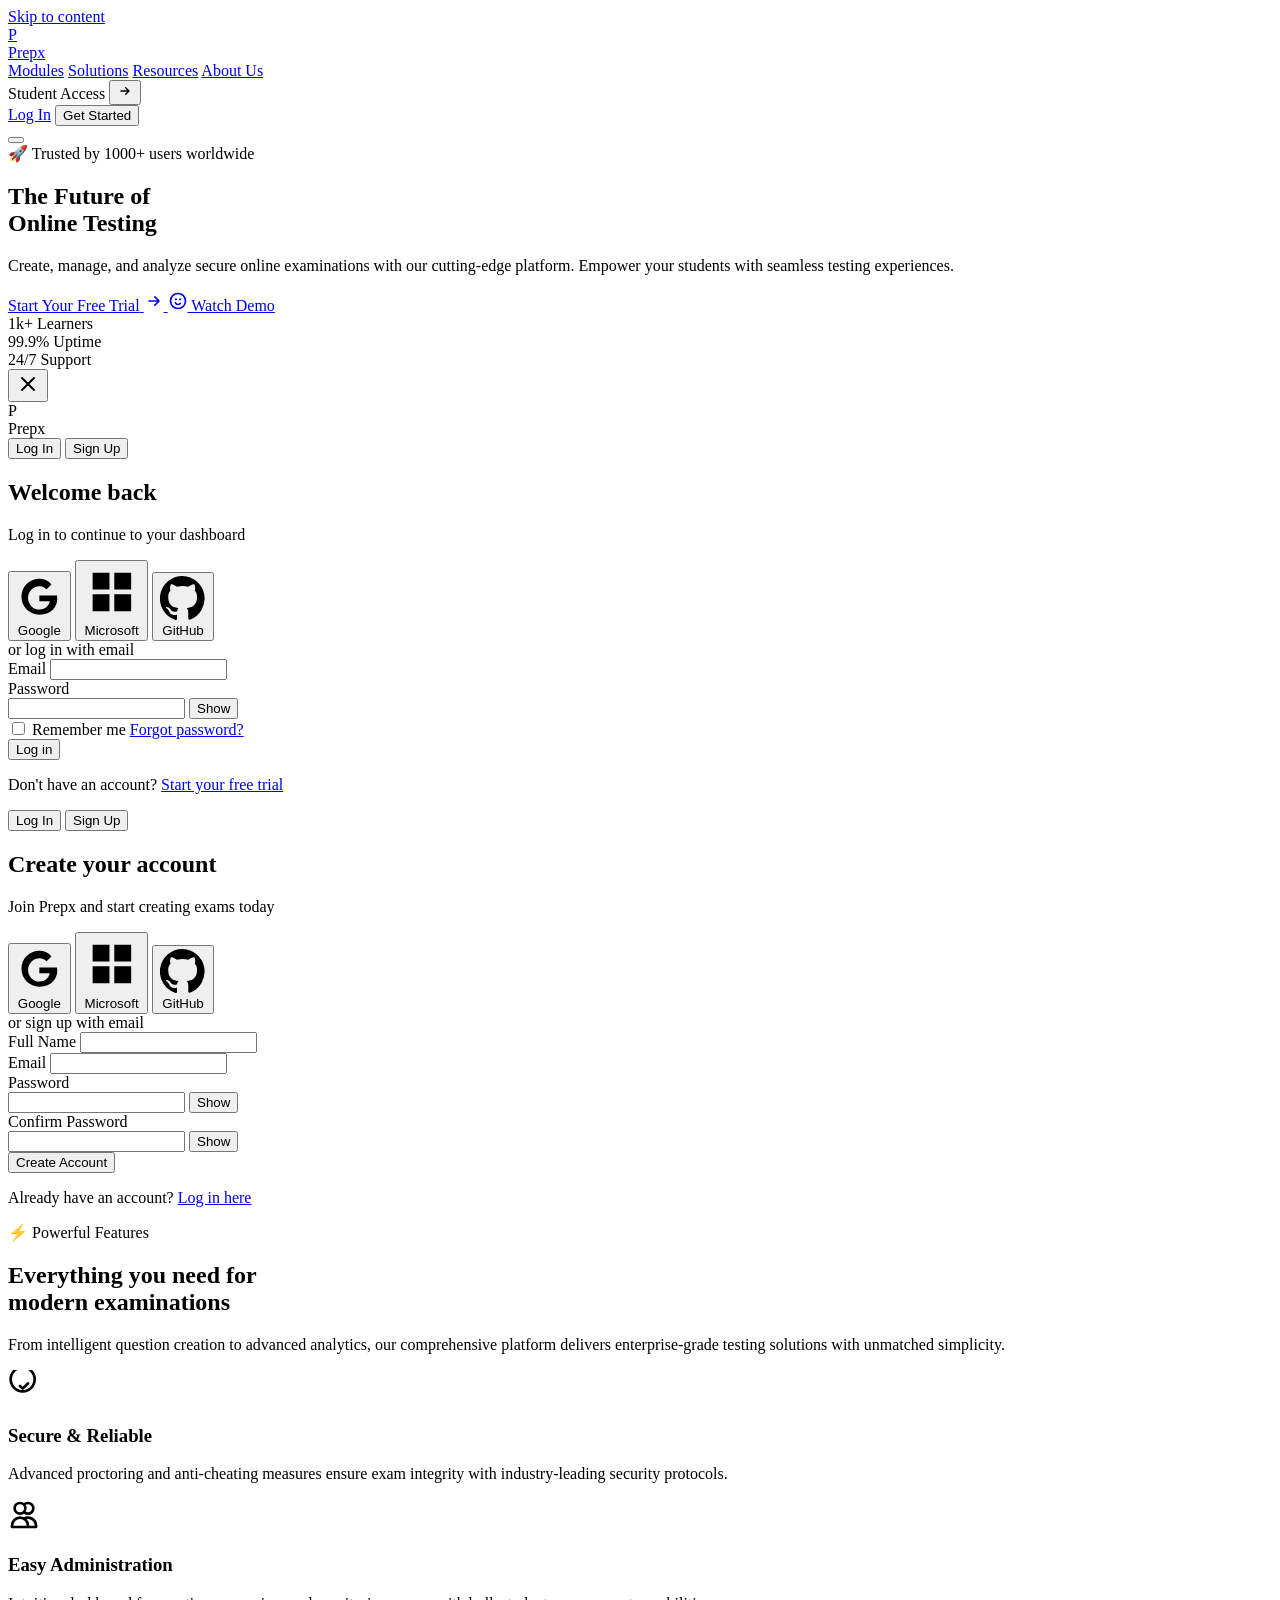
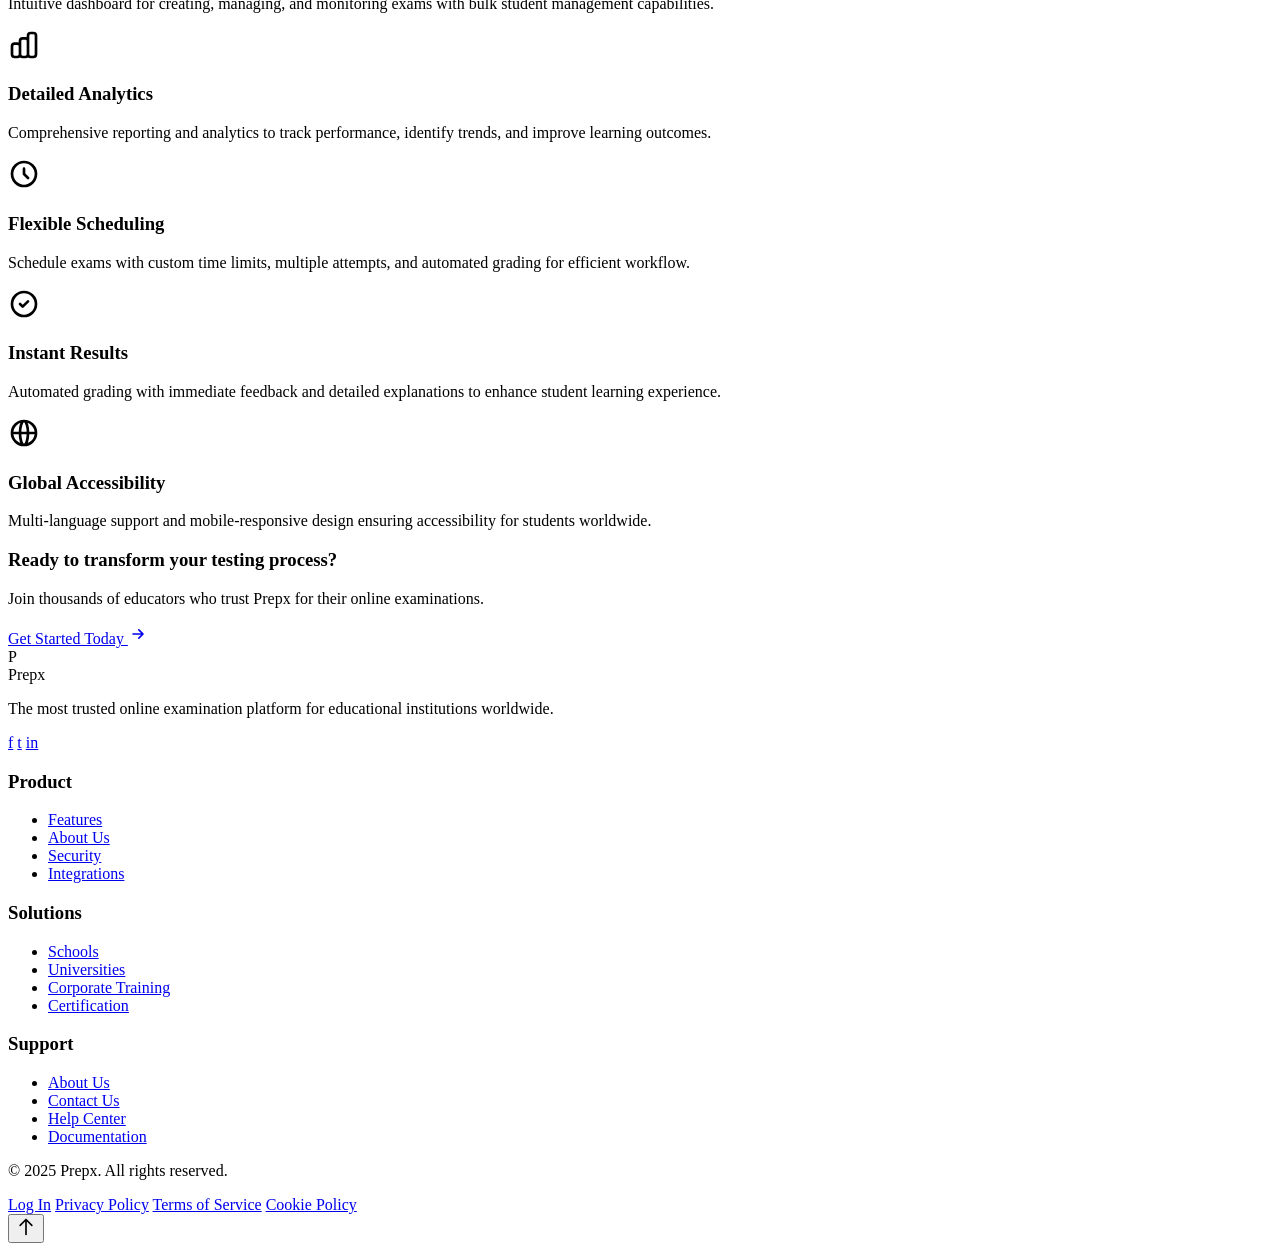
==== landing/index.html @ ed5d125c "issue fixed" ====
<!DOCTYPE html>
<html lang="en">
  <head>
    <meta charset="UTF-8" />
    <meta name="viewport" content="width=device-width, initial-scale=1.0" />
    <title>PrepX - The Future of Online Testing</title>
    <meta
      name="description"
      content="Create, manage, and analyze secure online examinations with our cutting-edge platform. Empower your students with seamless testing experiences."
    />
    <link rel="preconnect" href="https://fonts.googleapis.com" />
    <link rel="preconnect" href="https://fonts.gstatic.com" crossorigin />
    <link
      href="https://fonts.googleapis.com/css2?family=Inter:wght@300;400;500;600;700;800;900&display=swap"
      rel="stylesheet"
    />
    <link rel="stylesheet" href="style.css" />
  </head>
  <body>
    <a href="#mainContent" class="skip-link">Skip to content</a>
    <!-- Header -->
    <header class="header">
      <div class="container">
        <div class="header-content">
          <!-- Logo -->
          <div class="logo">
            <a href="index.html" class="logo-link">
              <div class="logo-icon">
                <span>P</span>
              </div>
              <span class="logo-text">Prepx</span>
            </a>
          </div>

          <!-- Navigation -->
          <nav class="nav" id="primaryNav">
            <a href="../modules/module.html" class="nav-item">Modules</a>
            <a href="#solutions" class="nav-item">Solutions</a>
            <a href="../exam page/exam-page.html" class="nav-item">Resources</a>
            <a href="../about us/aboutus.html" class="nav-item">About Us</a>
          </nav>

          <!-- Auth Buttons -->
          <div class="header-buttons">
            <div class="student-access">
              <span>Student Access</span>
              <button class="access-btn">
                <svg
                  width="16"
                  height="16"
                  fill="none"
                  stroke="currentColor"
                  viewBox="0 0 24 24"
                >
                  <path
                    stroke-linecap="round"
                    stroke-linejoin="round"
                    stroke-width="2"
                    d="M13 7l5 5m0 0l-5 5m5-5H6"
                  />
                </svg>
              </button>
            </div>
            <div class="auth-buttons">
              <a href="../login/login.html" class="btn btn-ghost">Log In</a>
              <button class="btn btn-cta" id="getStartedBtn">
                Get Started
              </button>
            </div>
          </div>

          <!-- Mobile Menu Button -->
          <button
            class="mobile-menu-btn"
            id="mobileMenuBtn"
            aria-expanded="false"
            aria-controls="primaryNav"
          >
            <span></span>
            <span></span>
            <span></span>
          </button>
        </div>
      </div>
    </header>

    <main id="mainContent">
      <!-- Hero Section -->
      <section class="hero">
        <div class="hero-bg">
          <div class="hero-gradient-1"></div>
          <div class="hero-gradient-2"></div>
          <div class="hero-geometric"></div>
        </div>

        <div class="container">
          <div class="hero-content">
            <!-- Left Content -->
            <div class="hero-left">
              <div class="hero-badge">🚀 Trusted by 1000+ users worldwide</div>

              <h1 class="hero-title">
                The Future of
                <br />
                <span class="gradient-text">Online Testing</span>
              </h1>

              <p class="hero-description">
                Create, manage, and analyze secure online examinations with our
                cutting-edge platform. Empower your students with seamless
                testing experiences.
              </p>

              <!-- CTA Buttons -->
              <div class="hero-cta">
                <a href="../login/login.html" class="btn btn-cta btn-lg">
                  <span>Start Your Free Trial</span>
                  <svg
                    width="20"
                    height="20"
                    fill="none"
                    stroke="currentColor"
                    viewBox="0 0 24 24"
                  >
                    <path
                      stroke-linecap="round"
                      stroke-linejoin="round"
                      stroke-width="2"
                      d="M13 7l5 5m0 0l-5 5m5-5H6"
                    />
                  </svg>
                </a>
                <a href="#aboutus" class="btn btn-hero btn-lg">
                  <svg
                    width="20"
                    height="20"
                    fill="none"
                    stroke="currentColor"
                    viewBox="0 0 24 24"
                  >
                    <path
                      stroke-linecap="round"
                      stroke-linejoin="round"
                      stroke-width="2"
                      d="M14.828 14.828a4 4 0 01-5.656 0M9 10h1m4 0h1m-6 4h.01M21 12a9 9 0 11-18 0 9 9 0 0118 0z"
                    />
                  </svg>
                  Watch Demo
                </a>
              </div>

              <!-- Highlights -->
              <div
                class="hero-highlights"
                role="list"
                aria-label="Key highlights"
              >
                <div class="highlight" role="listitem">
                  <span class="highlight-value">1k+</span>
                  <span class="highlight-label">Learners</span>
                </div>
                <div class="highlight" role="listitem">
                  <span class="highlight-value">99.9%</span>
                  <span class="highlight-label">Uptime</span>
                </div>
                <div class="highlight" role="listitem">
                  <span class="highlight-value">24/7</span>
                  <span class="highlight-label">Support</span>
                </div>
              </div>
            </div>
                </div>
              </div>
            </div>
          </div>
        </div>
      </section>
    </main>

    <!-- Log In/Login Modal -->
    <div id="authModal" class="auth-modal" aria-hidden="true">
      <div class="auth-modal-overlay" id="authModalOverlay"></div>
 
      <div
        class="auth-modal-content"
        role="dialog"
        aria-labelledby="authModalTitle"
        aria-modal="true"
      >
        <button
          class="auth-modal-close"
          id="authModalClose"
          aria-label="Close modal"
        >
          <svg
            width="24"
            height="24"
            fill="none"
            stroke="currentColor"
            viewBox="0 0 24 24"
          >
            <path
              stroke-linecap="round"
              stroke-linejoin="round"
              stroke-width="2"
              d="M6 18L18 6M6 6l12 12"
            ></path>
          </svg>
        </button>

        <div class="auth-container-modal">
          <div class="brand-modal">
            <div class="logo-icon"><span>P</span></div>
            <span class="logo-text">Prepx</span>
          </div>

          <!-- Log In Form -->
          <section
            class="auth-card-modal active"
            id="signinCardModal"
            aria-labelledby="signinTitleModal"
          >
            <header class="auth-header-modal">
              <div class="auth-tabs-modal">
                <button class="auth-tab-modal active" data-tab="signin">
                  Log In
                </button>
                <button class="auth-tab-modal" data-tab="signup">
                  Sign Up
                </button>
              </div>
              <h1 id="signinTitleModal">Welcome back</h1>
              <p class="subtitle-modal">Log in to continue to your dashboard</p>
            </header>

            <div
              class="social-buttons-modal"
              aria-label="Log in with social account"
            >
              <button
                class="btn btn-social-modal google"
                data-provider="google"
                aria-label="Google"
              >
                <svg viewBox="0 0 24 24" aria-hidden="true">
                  <path
                    d="M21.35 11.1H12v2.9h5.35c-.25 1.5-1.7 4.3-5.35 4.3-3.2 0-5.8-2.7-5.8-6s2.6-6 5.8-6c1.8 0 3 .8 3.7 1.5l2.5-2.4C16.8 3.5 14.6 2.5 12 2.5 6.9 2.5 2.8 6.6 2.8 11.7S6.9 20.9 12 20.9c6.6 0 9.2-4.6 9.2-8.1 0-.6-.06-1.02-.15-1.7z"
                  ></path>
                </svg>
                Google
              </button>
              <button
                class="btn btn-social-modal microsoft"
                data-provider="microsoft"
                aria-label="Microsoft"
              >
                <svg viewBox="0 0 24 24" aria-hidden="true">
                  <path
                    d="M4 4h7v7H4zM13 4h7v7h-7zM4 13h7v7H4zM13 13h7v7h-7z"
                  ></path>
                </svg>
                Microsoft
              </button>
              <button
                class="btn btn-social-modal github"
                data-provider="github"
                aria-label="GitHub"
              >
                <svg viewBox="0 0 24 24" aria-hidden="true">
                  <path
                    d="M12 .5a12 12 0 00-3.79 23.4c.6.1.82-.26.82-.58v-2.2c-3.34.73-4.04-1.61-4.04-1.61-.55-1.4-1.35-1.78-1.35-1.78-1.1-.77.08-.75.08-.75 1.2.08 1.84 1.25 1.84 1.25 1.07 1.84 2.82 1.31 3.5 1 .1-.8.42-1.32.76-1.62-2.67-.31-5.47-1.36-5.47-6.06 0-1.34.47-2.44 1.25-3.3-.13-.31-.54-1.57.12-3.27 0 0 1.01-.32 3.3 1.25a11.3 11.3 0 016 0c2.3-1.57 3.3-1.25 3.3-1.25.66 1.7.25 2.96.12 3.27.78.86 1.25 1.96 1.25 3.3 0 4.7-2.8 5.75-5.48 6.06.43.37.81 1.1.81 2.24v3.32c0 .32.22.68.82.58A12 12 0 0012 .5z"
                  ></path>
                </svg>
                GitHub
              </button>
            </div>

            <div class="divider-modal" role="separator" aria-label="or">
              <span>or log in with email</span>
            </div>

            <form id="emailFormModal" class="auth-form-modal" autocomplete="on">
              <div class="form-field-modal">
                <label for="emailModal">Email</label>
                <input
                  type="email"
                  id="emailModal"
                  name="email"
                  autocomplete="email"
                  required
                />
              </div>
              <div class="form-field-modal password-field-modal">
                <label for="passwordModal">Password</label>
                <div class="password-input-modal">
                  <input
                    type="password"
                    id="passwordModal"
                    name="password"
                    autocomplete="current-password"
                    required
                  />
                  <button
                    type="button"
                    class="toggle-password-modal"
                    aria-label="Show password"
                    aria-pressed="false"
                  >
                    Show
                  </button>
                </div>
              </div>
              <div class="form-meta-modal">
                <label class="checkbox-modal">
                  <input type="checkbox" id="rememberModal" name="remember" />
                  <span>Remember me</span>
                </label>
                <a href="#" class="link-modal">Forgot password?</a>
              </div>
              <button type="submit" class="btn btn-primary-modal">
                Log in
              </button>
            </form>

            <p class="auth-footer-modal">
              Don't have an account?
              <a class="link-modal" href="#" data-action="switch-to-signup"
                >Start your free trial</a
              >
            </p>
          </section>

          <!-- Sign Up Form -->
          <section
            class="auth-card-modal"
            id="signupCardModal"
            aria-labelledby="signupTitleModal"
          >
            <header class="auth-header-modal">
              <div class="auth-tabs-modal">
                <button class="auth-tab-modal" data-tab="signin">Log In</button>
                <button class="auth-tab-modal active" data-tab="signup">
                  Sign Up
                </button>
              </div>
              <h1 id="signupTitleModal">Create your account</h1>
              <p class="subtitle-modal">
                Join Prepx and start creating exams today
              </p>
            </header>

            <div
              class="social-buttons-modal"
              aria-label="Sign up with social account"
            >
              <button
                class="btn btn-social-modal google"
                data-provider="google"
                aria-label="Google"
              >
                <svg viewBox="0 0 24 24" aria-hidden="true">
                  <path
                    d="M21.35 11.1H12v2.9h5.35c-.25 1.5-1.7 4.3-5.35 4.3-3.2 0-5.8-2.7-5.8-6s2.6-6 5.8-6c1.8 0 3 .8 3.7 1.5l2.5-2.4C16.8 3.5 14.6 2.5 12 2.5 6.9 2.5 2.8 6.6 2.8 11.7S6.9 20.9 12 20.9c6.6 0 9.2-4.6 9.2-8.1 0-.6-.06-1.02-.15-1.7z"
                  ></path>
                </svg>
                Google
              </button>
              <button
                class="btn btn-social-modal microsoft"
                data-provider="microsoft"
                aria-label="Microsoft"
              >
                <svg viewBox="0 0 24 24" aria-hidden="true">
                  <path
                    d="M4 4h7v7H4zM13 4h7v7h-7zM4 13h7v7H4zM13 13h7v7h-7z"
                  ></path>
                </svg>
                Microsoft
              </button>
              <button
                class="btn btn-social-modal github"
                data-provider="github"
                aria-label="GitHub"
              >
                <svg viewBox="0 0 24 24" aria-hidden="true">
                  <path
                    d="M12 .5a12 12 0 00-3.79 23.4c.6.1.82-.26.82-.58v-2.2c-3.34.73-4.04-1.61-4.04-1.61-.55-1.4-1.35-1.78-1.35-1.78-1.1-.77.08-.75.08-.75 1.2.08 1.84 1.25 1.84 1.25 1.07 1.84 2.82 1.31 3.5 1 .1-.8.42-1.32.76-1.62-2.67-.31-5.47-1.36-5.47-6.06 0-1.34.47-2.44 1.25-3.3-.13-.31-.54-1.57.12-3.27 0 0 1.01-.32 3.3 1.25a11.3 11.3 0 016 0c2.3-1.57 3.3-1.25 3.3-1.25.66 1.7.25 2.96.12 3.27.78.86 1.25 1.96 1.25 3.3 0 4.7-2.8 5.75-5.48 6.06.43.37.81 1.1.81 2.24v3.32c0 .32.22.68.82.58A12 12 0 0012 .5z"
                  ></path>
                </svg>
                GitHub
              </button>
            </div>

            <div class="divider-modal" role="separator" aria-label="or">
              <span>or sign up with email</span>
            </div>

            <form
              id="signupFormModal"
              class="auth-form-modal"
              autocomplete="on"
            >
              <div class="form-field-modal">
                <label for="signupNameModal">Full Name</label>
                <input
                  type="text"
                  id="signupNameModal"
                  name="name"
                  autocomplete="name"
                  required
                />
              </div>
              <div class="form-field-modal">
                <label for="signupEmailModal">Email</label>
                <input
                  type="email"
                  id="signupEmailModal"
                  name="email"
                  autocomplete="email"
                  required
                />
              </div>
              <div class="form-field-modal password-field-modal">
                <label for="signupPasswordModal">Password</label>
                <div class="password-input-modal">
                  <input
                    type="password"
                    id="signupPasswordModal"
                    name="password"
                    autocomplete="new-password"
                    required
                  />
                  <button
                    type="button"
                    class="toggle-password-modal"
                    aria-label="Show password"
                    aria-pressed="false"
                  >
                    Show
                  </button>
                </div>
              </div>
              <div class="form-field-modal">
                <label for="signupConfirmPasswordModal">Confirm Password</label>
                <div class="password-input-modal">
                  <input
                    type="password"
                    id="signupConfirmPasswordModal"
                    name="confirmPassword"
                    autocomplete="new-password"
                    required
                  />
                  <button
                    type="button"
                    class="toggle-password-modal"
                    aria-label="Show password"
                    aria-pressed="false"
                  >
                    Show
                  </button>
                </div>
              </div>
              <button type="submit" class="btn btn-primary-modal">
                Create Account
              </button>
            </form>

            <p class="auth-footer-modal">
              Already have an account?
              <a class="link-modal" href="#" data-action="switch-to-signin"
                >Log in here</a
              >
            </p>
          </section>
        </div>
      </div>
    </div>

    <!-- Features Section -->
    <section id="features" class="features">
      <div class="features-bg"></div>
      <div class="container">
        <div class="features-header">
          <div class="section-badge">⚡ Powerful Features</div>
          <h2 class="section-title">
            Everything you need for
            <br />
            <span class="gradient-text">modern examinations</span>
          </h2>
          <p class="section-description">
            From intelligent question creation to advanced analytics, our
            comprehensive platform delivers enterprise-grade testing solutions
            with unmatched simplicity.
          </p>
        </div>

        <div class="features-grid">
          <div class="feature-card">
            <div class="feature-icon-wrapper">
              <div class="feature-icon">
                <svg
                  width="32"
                  height="32"
                  fill="none"
                  stroke="currentColor"
                  viewBox="0 0 24 24"
                >
                  <path
                    stroke-linecap="round"
                    stroke-linejoin="round"
                    stroke-width="2"
                    d="M9 12l2 2 4-4m5-3a9 9 0 11-18 0 9 9 0 0118 0z"
                  />
                </svg>
              </div>
              <div class="feature-glow"></div>
            </div>
            <h3 class="feature-title">Secure & Reliable</h3>
            <p class="feature-description">
              Advanced proctoring and anti-cheating measures ensure exam
              integrity with industry-leading security protocols.
            </p>
            <div class="feature-accent"></div>
          </div>

          <div class="feature-card">
            <div class="feature-icon-wrapper">
              <div class="feature-icon">
                <svg
                  width="32"
                  height="32"
                  fill="none"
                  stroke="currentColor"
                  viewBox="0 0 24 24"
                >
                  <path
                    stroke-linecap="round"
                    stroke-linejoin="round"
                    stroke-width="2"
                    d="M12 4.354a4 4 0 110 5.292M15 21H3v-1a6 6 0 0112 0v1zm0 0h6v-1a6 6 0 00-9-5.197M13 7a4 4 0 11-8 0 4 4 0 018 0z"
                  />
                </svg>
              </div>
              <div class="feature-glow"></div>
            </div>
            <h3 class="feature-title">Easy Administration</h3>
            <p class="feature-description">
              Intuitive dashboard for creating, managing, and monitoring exams
              with bulk student management capabilities.
            </p>
            <div class="feature-accent"></div>
          </div>

          <div class="feature-card">
            <div class="feature-icon-wrapper">
              <div class="feature-icon">
                <svg
                  width="32"
                  height="32"
                  fill="none"
                  stroke="currentColor"
                  viewBox="0 0 24 24"
                >
                  <path
                    stroke-linecap="round"
                    stroke-linejoin="round"
                    stroke-width="2"
                    d="M9 19v-6a2 2 0 00-2-2H5a2 2 0 00-2 2v6a2 2 0 002 2h2a2 2 0 002-2zm0 0V9a2 2 0 012-2h2a2 2 0 012 2v10m-6 0a2 2 0 002 2h2a2 2 0 002-2m0 0V5a2 2 0 012-2h2a2 2 0 012 2v14a2 2 0 01-2 2h-2a2 2 0 01-2-2z"
                  />
                </svg>
              </div>
              <div class="feature-glow"></div>
            </div>
            <h3 class="feature-title">Detailed Analytics</h3>
            <p class="feature-description">
              Comprehensive reporting and analytics to track performance,
              identify trends, and improve learning outcomes.
            </p>
            <div class="feature-accent"></div>
          </div>

          <div class="feature-card">
            <div class="feature-icon-wrapper">
              <div class="feature-icon">
                <svg
                  width="32"
                  height="32"
                  fill="none"
                  stroke="currentColor"
                  viewBox="0 0 24 24"
                >
                  <path
                    stroke-linecap="round"
                    stroke-linejoin="round"
                    stroke-width="2"
                    d="M12 8v4l3 3m6-3a9 9 0 11-18 0 9 9 0 0118 0z"
                  />
                </svg>
              </div>
              <div class="feature-glow"></div>
            </div>
            <h3 class="feature-title">Flexible Scheduling</h3>
            <p class="feature-description">
              Schedule exams with custom time limits, multiple attempts, and
              automated grading for efficient workflow.
            </p>
            <div class="feature-accent"></div>
          </div>

          <div class="feature-card">
            <div class="feature-icon-wrapper">
              <div class="feature-icon">
                <svg
                  width="32"
                  height="32"
                  fill="none"
                  stroke="currentColor"
                  viewBox="0 0 24 24"
                >
                  <path
                    stroke-linecap="round"
                    stroke-linejoin="round"
                    stroke-width="2"
                    d="M9 12l2 2 4-4m6 2a9 9 0 11-18 0 9 9 0 0118 0z"
                  />
                </svg>
              </div>
              <div class="feature-glow"></div>
            </div>
            <h3 class="feature-title">Instant Results</h3>
            <p class="feature-description">
              Automated grading with immediate feedback and detailed
              explanations to enhance student learning experience.
            </p>
            <div class="feature-accent"></div>
          </div>

          <div class="feature-card">
            <div class="feature-icon-wrapper">
              <div class="feature-icon">
                <svg
                  width="32"
                  height="32"
                  fill="none"
                  stroke="currentColor"
                  viewBox="0 0 24 24"
                >
                  <path
                    stroke-linecap="round"
                    stroke-linejoin="round"
                    stroke-width="2"
                    d="M21 12a9 9 0 01-9 9m9-9a9 9 0 00-9-9m9 9H3m9 9a9 9 0 01-9-9m9 9c1.657 0 3-4.03 3-9s-1.343-9-3-9m0 18c-1.657 0-3-4.03-3-9s1.343-9 3-9m-9 9a9 9 0 019-9"
                  />
                </svg>
              </div>
              <div class="feature-glow"></div>
            </div>
            <h3 class="feature-title">Global Accessibility</h3>
            <p class="feature-description">
              Multi-language support and mobile-responsive design ensuring
              accessibility for students worldwide.
            </p>
            <div class="feature-accent"></div>
          </div>
        </div>

        <!-- CTA Section -->
        <div class="features-cta">
          <div class="cta-card">
            <h3>Ready to transform your testing process?</h3>
            <p>
              Join thousands of educators who trust Prepx for their online
              examinations.
            </p>
            <a href="../login/login.html" class="btn btn-cta btn-lg">
              Get Started Today
              <svg
                width="20"
                height="20"
                fill="none"
                stroke="currentColor"
                viewBox="0 0 24 24"
              >
                <path
                  stroke-linecap="round"
                  stroke-linejoin="round"
                  stroke-width="2"
                  d="M13 7l5 5m0 0l-5 5m5-5H6"
                />
              </svg>
            </a>
          </div>
        </div>
      </div>
    </section>

    <!-- Footer -->
    <footer id="footer" class="footer">
      <div class="container">
        <!-- Footer Links -->
        <div class="footer-content">
          <div class="footer-column">
            <div class="footer-logo">
              <div class="logo-icon">
                <span>P</span>
              </div>
              <span class="logo-text">Prepx</span>
            </div>
            <p class="footer-description">
              The most trusted online examination platform for educational
              institutions worldwide.
            </p>
            <div class="social-links">
              <a
                href="#"
                class="social-link"
                aria-label="Visit our Facebook"
                rel="nofollow noopener"
                >f</a
              >
              <a
                href="#"
                class="social-link"
                aria-label="Visit our Twitter"
                rel="nofollow noopener"
                >t</a
              >
              <a
                href="#"
                class="social-link"
                aria-label="Visit our LinkedIn"
                rel="nofollow noopener"
                >in</a
              >
            </div>
          </div>

          <div class="footer-column">
            <h3>Product</h3>
            <ul>
              <li><a href="#features">Features</a></li>
              <li><a href="../about us/aboutus.html">About Us</a></li>
              <li><a href="#security">Security</a></li>
              <li><a href="#integrations">Integrations</a></li>
            </ul>
          </div>

          <div class="footer-column">
            <h3>Solutions</h3>
            <ul>
              <li><a href="#">Schools</a></li>
              <li><a href="#">Universities</a></li>
              <li><a href="#">Corporate Training</a></li>
              <li><a href="#">Certification</a></li>
            </ul>
          </div>

          <div class="footer-column">
            <h3>Support</h3>
            <ul>
              <li><a href="../about us/aboutus.html">About Us</a></li>
              <li><a href="../contactus/contact.html">Contact Us</a></li>
              <li><a href="#">Help Center</a></li>
              <li><a href="#">Documentation</a></li>
            </ul>
          </div>
        </div>

        <!-- Bottom Bar -->
        <div class="footer-bottom">
          <p>&copy; 2025 Prepx. All rights reserved.</p>
          <div class="footer-links">
            <a href="../login/login.html">Log In</a>
            <a href="#">Privacy Policy</a>
            <a href="#">Terms of Service</a>
            <a href="#">Cookie Policy</a>
          </div>
        </div>
      </div>
    </footer>

    <!-- Back to Top Button -->
    <button id="backToTop" class="back-to-top" aria-label="Back to top">
      <svg
        width="20"
        height="20"
        fill="none"
        stroke="currentColor"
        viewBox="0 0 24 24"
      >
        <path
          stroke-linecap="round"
          stroke-linejoin="round"
          stroke-width="2"
          d="M5 10l7-7m0 0l7 7m-7-7v18"
        ></path>
      </svg>
    </button>

    <script src="script.js"></script>
  </body>
</html>
<!-- This is a single-line comment -->
<!-- This is a single-line comment -->
<!-- This is a single-line comment -->
<!-- This is a single-line comment -->
<!-- This is a single-line comment -->
<!-- This is a single-line comment -->
<!-- This is a single-line comment -->
<!-- This is a single-line comment -->
<!-- This is a single-line comment -->
<!-- This is a single-line comment -->
<!-- This is a single-line comment -->
<!-- This is a single-line comment -->
<!-- This is a single-line comment -->
<!-- This is a single-line comment -->
<!-- This is a single-line comment -->
<!-- This is a single-line comment -->
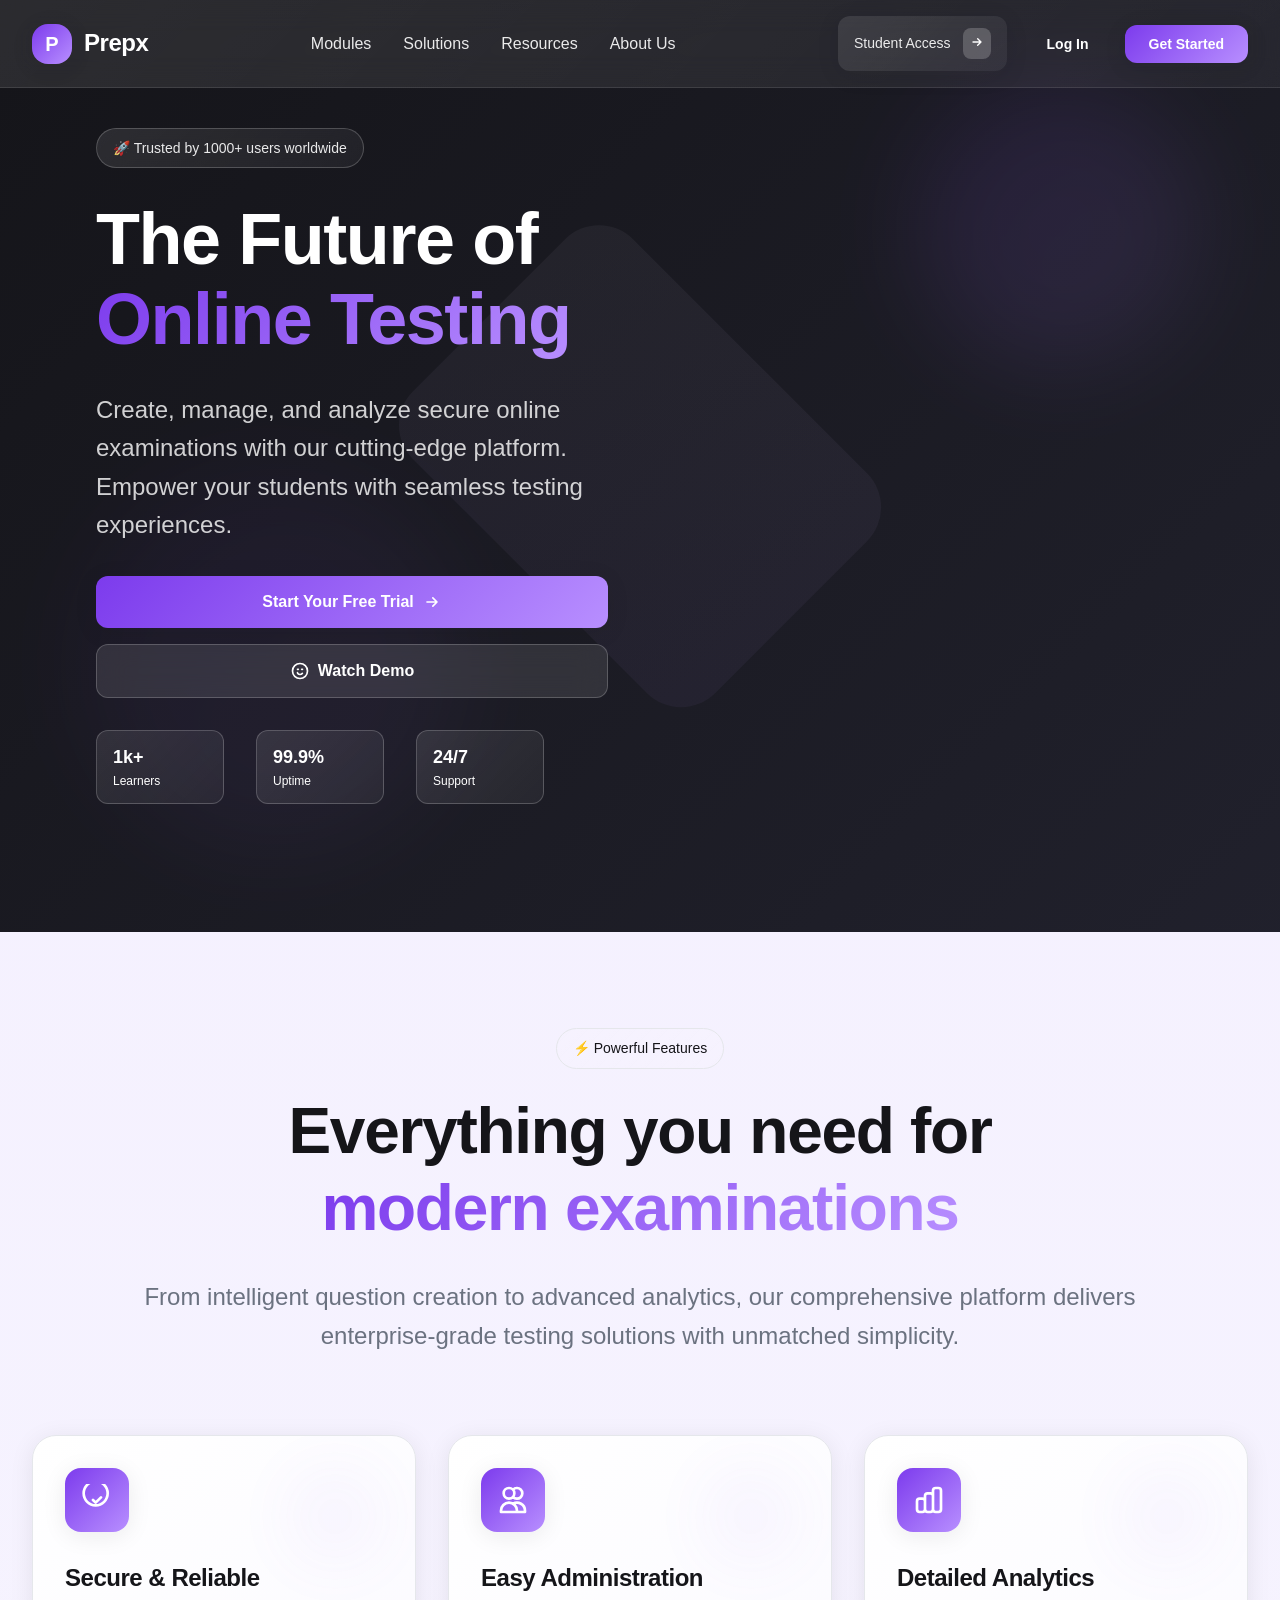
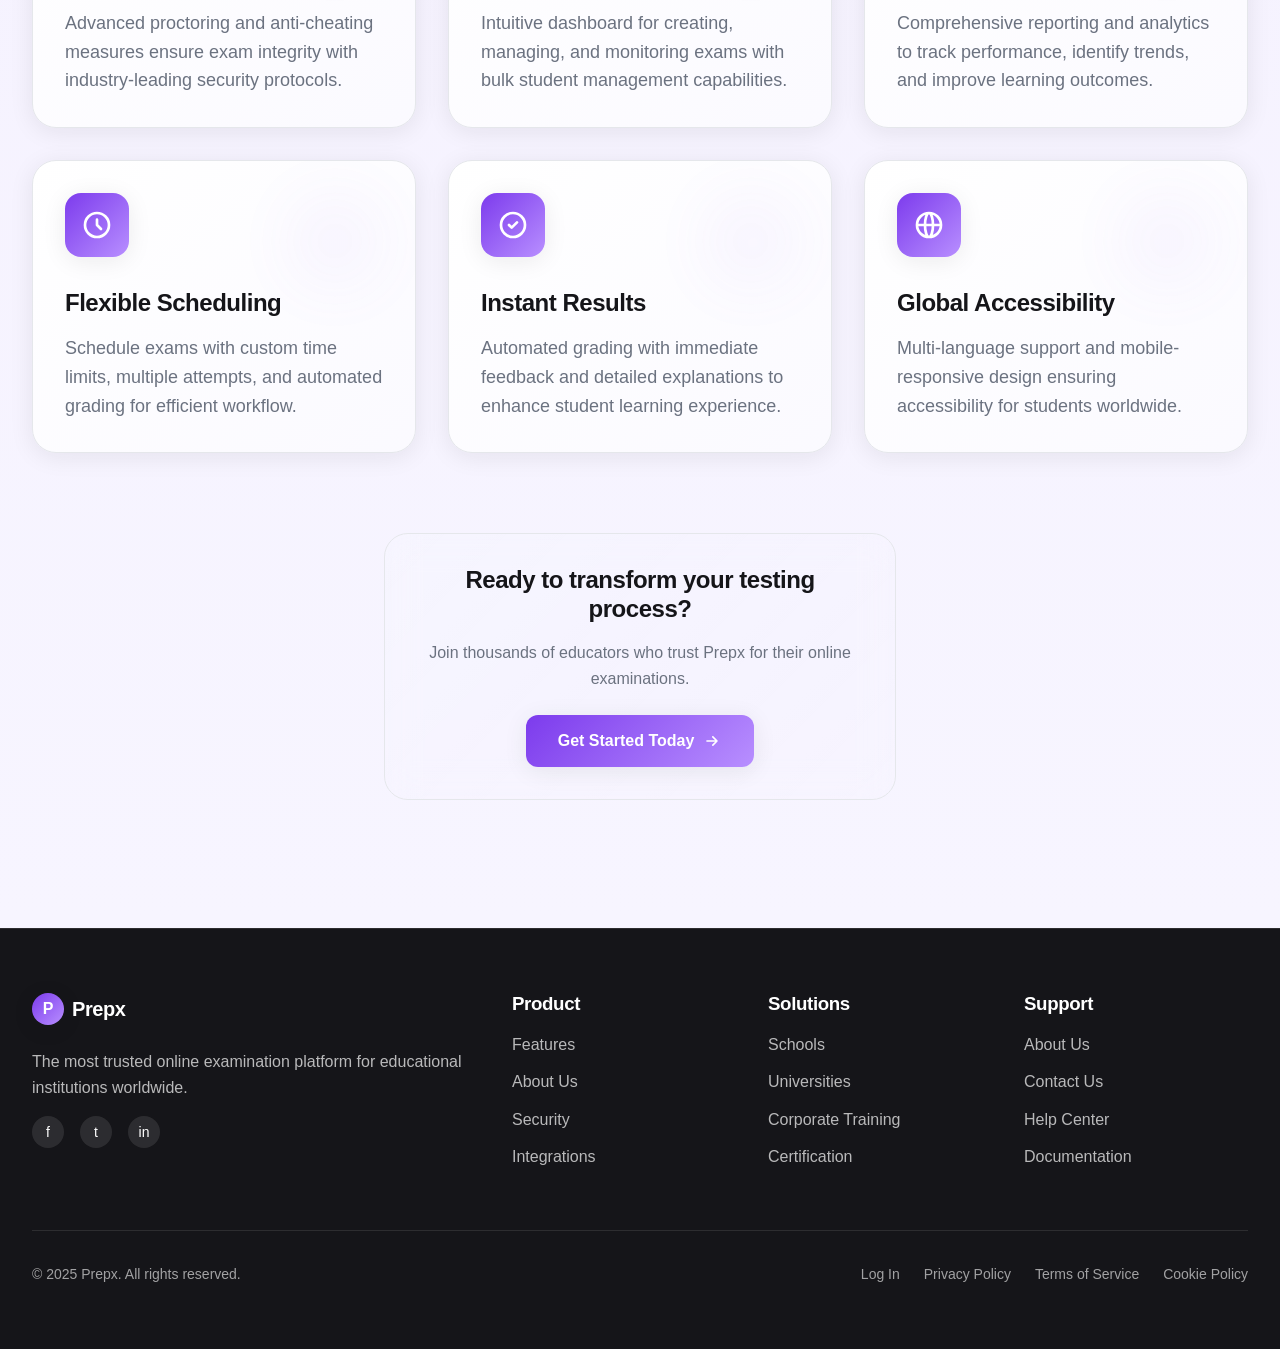
==== commit 446e33ab: "new project ready to air" ====
--- a/landing/index.html
+++ b/landing/index.html
@@ -800,19 +800,3 @@
     <script src="script.js"></script>
   </body>
 </html>
-<!-- This is a single-line comment -->
-<!-- This is a single-line comment -->
-<!-- This is a single-line comment -->
-<!-- This is a single-line comment -->
-<!-- This is a single-line comment -->
-<!-- This is a single-line comment -->
-<!-- This is a single-line comment -->
-<!-- This is a single-line comment -->
-<!-- This is a single-line comment -->
-<!-- This is a single-line comment -->
-<!-- This is a single-line comment -->
-<!-- This is a single-line comment -->
-<!-- This is a single-line comment -->
-<!-- This is a single-line comment -->
-<!-- This is a single-line comment -->
-<!-- This is a single-line comment -->
--- a/landing/style.css
+++ b/landing/style.css
@@ -0,0 +1,1935 @@
+/* Reset and Base Styles */
+* {
+  margin: 0;
+  padding: 0;
+  box-sizing: border-box;
+}
+
+:root {
+  /* Colors - HSL format */
+  --background: hsl(250, 100%, 98%);
+  --foreground: hsl(240, 10%, 9%);
+  --primary: hsl(262, 83%, 58%);
+  --primary-foreground: hsl(0, 0%, 100%);
+  --primary-glow: hsl(262, 100%, 78%);
+  --primary-light: hsl(262, 83%, 95%);
+  --secondary: hsl(220, 14.3%, 95.9%);
+  --muted: hsl(220, 14.3%, 95.9%);
+  --muted-foreground: hsl(220, 8.9%, 46.1%);
+  --border: hsl(220, 13%, 91%);
+  --hero-bg: hsl(240, 10%, 9%);
+  --hero-text: hsl(0, 0%, 100%);
+
+  /* Gradients */
+  --gradient-primary: linear-gradient(
+    135deg,
+    hsl(262, 83%, 58%),
+    hsl(262, 100%, 78%)
+  );
+  --gradient-hero: linear-gradient(
+    135deg,
+    hsl(240, 10%, 9%),
+    hsl(240, 15%, 15%)
+  );
+  --gradient-warm: linear-gradient(
+    135deg,
+    hsl(262, 83%, 95%),
+    hsl(262, 100%, 78%)
+  );
+  --gradient-glass: linear-gradient(
+    135deg,
+    hsla(0, 0%, 100%, 0.1),
+    hsla(0, 0%, 100%, 0.05)
+  );
+  --gradient-card: linear-gradient(
+    145deg,
+    hsl(0, 0%, 100%),
+    hsl(250, 100%, 99%)
+  );
+
+  /* Shadows */
+  --shadow-elegant: 0 25px 50px -12px hsla(262, 83%, 58%, 0.25);
+  --shadow-glass: 0 8px 32px hsla(240, 10%, 9%, 0.12);
+  --shadow-soft: 0 4px 24px hsla(240, 10%, 9%, 0.08);
+  --shadow-glow: 0 0 60px hsla(262, 83%, 58%, 0.3);
+
+  /* Transitions */
+  --transition-smooth: all 0.4s cubic-bezier(0.4, 0, 0.2, 1);
+  --transition-spring: all 0.5s cubic-bezier(0.34, 1.56, 0.64, 1);
+}
+
+body {
+  font-family: "Inter", -apple-system, BlinkMacSystemFont, "Segoe UI",
+    sans-serif;
+  line-height: 1.6;
+  color: var(--foreground);
+  background-color: var(--background);
+  font-feature-settings: "cv02", "cv03", "cv04", "cv11";
+  -webkit-font-smoothing: antialiased;
+  -moz-osx-font-smoothing: grayscale;
+}
+
+html {
+  scroll-behavior: smooth;
+}
+
+/* Skip link for keyboard users */
+.skip-link {
+  position: absolute;
+  left: -9999px;
+  top: auto;
+  width: 1px;
+  height: 1px;
+  overflow: hidden;
+}
+
+.skip-link:focus {
+  left: 1rem;
+  top: 1rem;
+  width: auto;
+  height: auto;
+  padding: 0.5rem 1rem;
+  background: var(--gradient-primary);
+  color: #fff;
+  border-radius: 0.5rem;
+  z-index: 10000;
+}
+
+/* Focus styles */
+:focus-visible {
+  outline: 2px solid var(--primary);
+  outline-offset: 2px;
+}
+
+/* Container */
+.container {
+  max-width: 1400px;
+  margin: 0 auto;
+  padding: 0 2rem;
+}
+
+/* Glass Morphism */
+.glass {
+  backdrop-filter: blur(16px);
+  -webkit-backdrop-filter: blur(16px);
+  background: var(--gradient-glass);
+  border: 1px solid hsla(0, 0%, 100%, 0.2);
+}
+
+/* Typography */
+h1,
+h2,
+h3,
+h4,
+h5,
+h6 {
+  font-weight: 700;
+  line-height: 1.2;
+  letter-spacing: -0.02em;
+}
+
+.gradient-text {
+  background: var(--gradient-primary);
+  -webkit-background-clip: text;
+  -webkit-text-fill-color: transparent;
+  background-clip: text;
+}
+
+/* Buttons */
+.btn {
+  display: inline-flex;
+  align-items: center;
+  justify-content: center;
+  gap: 0.5rem;
+  padding: 0.75rem 1.5rem;
+  border-radius: 0.75rem;
+  font-weight: 600;
+  font-size: 0.875rem;
+  line-height: 1;
+  text-decoration: none;
+  border: none;
+  cursor: pointer;
+  transition: var(--transition-smooth);
+  position: relative;
+  overflow: hidden;
+}
+
+.btn-lg {
+  padding: 1rem 2rem;
+  font-size: 1rem;
+}
+
+.btn-cta {
+  background: var(--gradient-primary);
+  color: var(--primary-foreground);
+  box-shadow: var(--shadow-soft);
+}
+
+.btn-cta:hover {
+  box-shadow: var(--shadow-glow);
+  transform: translateY(-2px);
+}
+
+.btn-hero {
+  background: rgba(255, 255, 255, 0.1);
+  color: var(--hero-text);
+  border: 1px solid rgba(255, 255, 255, 0.2);
+  backdrop-filter: blur(16px);
+}
+
+.btn-hero:hover {
+  background: rgba(255, 255, 255, 0.2);
+}
+
+.btn-ghost {
+  background: transparent;
+  color: var(--hero-text);
+}
+
+.btn-ghost:hover {
+  color: var(--primary-glow);
+}
+
+.btn-outline {
+  background: transparent;
+  border: 2px solid var(--border);
+  color: var(--foreground);
+}
+
+.btn-outline:hover {
+  border-color: var(--primary);
+  box-shadow: var(--shadow-elegant);
+  transform: translateY(-1px);
+}
+
+/* Header */
+.header {
+  position: fixed;
+  top: 0;
+  left: 0;
+  right: 0;
+  z-index: 1000;
+  backdrop-filter: blur(16px);
+  -webkit-backdrop-filter: blur(16px);
+  background: var(--gradient-glass);
+  border-bottom: 1px solid rgba(255, 255, 255, 0.1);
+  transition: transform 0.3s ease-in-out;
+}
+
+.header-content {
+  display: flex;
+  align-items: center;
+  justify-content: space-between;
+  padding: 1rem 0;
+}
+
+.logo {
+  display: flex;
+  align-items: center;
+  gap: 0.75rem;
+}
+
+.logo-link {
+  display: flex;
+  align-items: center;
+  gap: 0.75rem;
+  text-decoration: none;
+  color: inherit;
+  transition: var(--transition-smooth);
+}
+
+.logo-link:hover {
+  transform: translateY(-1px);
+}
+
+.logo-icon {
+  width: 2.5rem;
+  height: 2.5rem;
+  background: var(--gradient-primary);
+  border-radius: 1rem;
+  display: flex;
+  align-items: center;
+  justify-content: center;
+  box-shadow: var(--shadow-soft);
+  color: white;
+  font-weight: 700;
+  font-size: 1.25rem;
+}
+
+.logo-text {
+  font-size: 1.5rem;
+  font-weight: 700;
+  color: var(--hero-text);
+  letter-spacing: -0.02em;
+}
+
+.nav {
+  display: flex;
+  align-items: center;
+  gap: 2rem;
+}
+
+.nav-item {
+  display: flex;
+  align-items: center;
+  gap: 0.25rem;
+  color: rgba(255, 255, 255, 0.9);
+  font-weight: 500;
+  cursor: pointer;
+  transition: var(--transition-smooth);
+  text-decoration: none;
+}
+
+.nav-item:hover {
+  color: var(--primary-glow);
+}
+
+.chevron {
+  width: 1rem;
+  height: 1rem;
+}
+
+.header-buttons {
+  display: flex;
+  align-items: center;
+  gap: 1rem;
+}
+
+.student-access {
+  display: flex;
+  align-items: center;
+  gap: 0.75rem;
+  background: var(--gradient-glass);
+  border-radius: 0.75rem;
+  padding: 0.75rem 1rem;
+  box-shadow: var(--shadow-soft);
+  color: rgba(255, 255, 255, 0.9);
+  font-size: 0.875rem;
+  font-weight: 500;
+}
+
+.access-btn {
+  background: rgba(255, 255, 255, 0.2);
+  border: none;
+  border-radius: 0.5rem;
+  padding: 0.375rem;
+  color: var(--hero-text);
+  cursor: pointer;
+  transition: var(--transition-smooth);
+}
+
+.access-btn:hover {
+  background: rgba(255, 255, 255, 0.3);
+}
+
+.auth-buttons {
+  display: flex;
+  align-items: center;
+  gap: 0.75rem;
+}
+
+.mobile-menu-btn {
+  display: none;
+  flex-direction: column;
+  gap: 0.25rem;
+  background: none;
+  border: none;
+  cursor: pointer;
+  padding: 0.5rem;
+}
+
+.mobile-menu-btn span {
+  width: 1.5rem;
+  height: 2px;
+  background: var(--hero-text);
+  transition: var(--transition-smooth);
+}
+
+/* Hero Section */
+.hero {
+  background: var(--gradient-hero);
+  min-height: 100vh;
+  display: flex;
+  align-items: center;
+  position: relative;
+  overflow: hidden;
+}
+
+.hero-bg {
+  position: absolute;
+  inset: 0;
+}
+
+.hero-gradient-1 {
+  position: absolute;
+  top: 5rem;
+  right: 5rem;
+  width: 18rem;
+  height: 18rem;
+  background: var(--gradient-primary);
+  opacity: 0.1;
+  border-radius: 50%;
+  filter: blur(3rem);
+}
+
+.hero-gradient-2 {
+  position: absolute;
+  bottom: 5rem;
+  left: 5rem;
+  width: 24rem;
+  height: 24rem;
+  background: var(--gradient-primary);
+  opacity: 0.05;
+  border-radius: 50%;
+  filter: blur(3rem);
+}
+
+.hero-geometric {
+  position: absolute;
+  top: 50%;
+  left: 50%;
+  transform: translate(-50%, -50%) rotate(45deg);
+  width: 33.33%;
+  height: 33.33%;
+  background: var(--gradient-warm);
+  opacity: 0.05;
+  border-radius: 3rem;
+}
+
+.hero-content {
+  display: grid;
+  grid-template-columns: 1fr 1fr;
+  gap: 4rem;
+  align-items: center;
+  padding: 8rem 0;
+  position: relative;
+  z-index: 10;
+}
+
+.hero-left {
+  max-width: 32rem;
+  display: flex;
+  flex-direction: column;
+  gap: 2rem;
+}
+
+.hero-badge {
+  display: inline-flex;
+  align-items: center;
+  padding: 0.5rem 1rem;
+  background: var(--gradient-glass);
+  border-radius: 2rem;
+  font-size: 0.875rem;
+  font-weight: 500;
+  color: rgba(255, 255, 255, 0.9);
+  border: 1px solid rgba(255, 255, 255, 0.2);
+  backdrop-filter: blur(16px);
+  width: fit-content;
+}
+
+.hero-title {
+  font-size: clamp(3rem, 7vw, 4.5rem);
+  font-weight: 700;
+  color: var(--hero-text);
+  line-height: 1.1;
+  letter-spacing: -0.02em;
+}
+
+.hero-description {
+  font-size: clamp(1.125rem, 2vw, 1.5rem);
+  color: rgba(255, 255, 255, 0.8);
+  line-height: 1.6;
+  font-weight: 300;
+}
+
+.hero-cta {
+  display: flex;
+  flex-direction: column;
+  gap: 1rem;
+}
+
+.trust-indicators {
+  display: none;
+}
+
+.trust-text {
+  color: rgba(255, 255, 255, 0.6);
+  font-size: 0.875rem;
+  font-weight: 500;
+}
+
+.hero-highlights {
+  display: flex;
+  gap: 2rem;
+  align-items: center;
+  flex-wrap: wrap;
+}
+
+.highlight {
+  display: flex;
+  flex-direction: column;
+  background: var(--gradient-glass);
+  border: 1px solid rgba(255, 255, 255, 0.2);
+  padding: 0.75rem 1rem;
+  border-radius: 0.75rem;
+  min-width: 8rem;
+  text-align: left;
+}
+
+.highlight-value {
+  color: #fff;
+  font-weight: 800;
+  font-size: 1.125rem;
+}
+
+.highlight-label {
+  color: #fff;
+  font-size: 0.75rem;
+}
+
+.badge-icon {
+  width: 2rem;
+  height: 2rem;
+  border-radius: 0.5rem;
+  display: flex;
+  align-items: center;
+  justify-content: center;
+  color: white;
+  font-weight: 700;
+  box-shadow: var(--shadow-soft);
+}
+
+.badge-icon.capterra {
+  background: linear-gradient(135deg, #ff6b35, #ff8c42);
+}
+
+.badge-icon.gdpr {
+  background: linear-gradient(135deg, #10b981, #059669);
+}
+
+.badge-content {
+  display: flex;
+  flex-direction: column;
+}
+
+.badge-name {
+  font-weight: 600;
+  color: rgba(255, 255, 255, 0.9);
+  font-size: 0.875rem;
+}
+
+.badge-rating {
+  display: flex;
+  align-items: center;
+  gap: 0.25rem;
+}
+
+.stars {
+  color: #fbbf24;
+  font-size: 0.875rem;
+}
+
+.rating {
+  color: rgba(255, 255, 255, 0.6);
+  font-size: 0.75rem;
+}
+
+.badge-compliant {
+  color: #10b981;
+  font-size: 0.75rem;
+  font-weight: 500;
+}
+
+/* Hero Right - Dashboard */
+.hero-right {
+  position: relative;
+  margin-left: 2rem;
+}
+
+.dashboard-container {
+  position: relative;
+  transform: rotate(2deg);
+  transition: var(--transition-spring);
+}
+
+.dashboard-container:hover {
+  transform: rotate(0deg);
+}
+
+.dashboard-image {
+  position: relative;
+  overflow: hidden;
+  border-radius: 1.5rem;
+  box-shadow: var(--shadow-elegant);
+}
+
+.dashboard-image img {
+  width: 100%;
+  height: auto;
+  display: block;
+}
+
+.dashboard-overlay {
+  position: absolute;
+  inset: 0;
+  background: var(--gradient-primary);
+  opacity: 0.1;
+  transition: var(--transition-spring);
+}
+
+.dashboard-container:hover .dashboard-overlay {
+  opacity: 0.05;
+}
+
+.floating-element {
+  position: absolute;
+  border-radius: 1rem;
+  animation: float 6s ease-in-out infinite;
+}
+
+.floating-1 {
+  top: -1.5rem;
+  left: -1.5rem;
+  width: 5rem;
+  height: 5rem;
+  background: var(--gradient-primary);
+  opacity: 0.8;
+  box-shadow: var(--shadow-glow);
+}
+
+.floating-2 {
+  bottom: -2rem;
+  right: -2rem;
+  width: 4rem;
+  height: 4rem;
+  background: linear-gradient(135deg, var(--primary-glow), var(--primary));
+  opacity: 0.6;
+  box-shadow: var(--shadow-soft);
+  animation-delay: -3s;
+}
+
+.stat-card {
+  position: absolute;
+  background: var(--gradient-glass);
+  backdrop-filter: blur(16px);
+  border: 1px solid rgba(255, 255, 255, 0.2);
+  border-radius: 1rem;
+  padding: 1rem;
+  box-shadow: var(--shadow-glass);
+  display: flex;
+  align-items: center;
+  gap: 0.75rem;
+}
+
+.stat-card-1 {
+  top: 2rem;
+  left: -2rem;
+}
+
+.stat-card-2 {
+  bottom: 2rem;
+  right: -2rem;
+}
+
+.stat-icon {
+  width: 2.5rem;
+  height: 2.5rem;
+  border-radius: 0.75rem;
+  display: flex;
+  align-items: center;
+  justify-content: center;
+  color: white;
+}
+
+.stat-icon.uptime {
+  background: var(--gradient-primary);
+}
+
+.stat-icon.speed {
+  background: linear-gradient(135deg, #10b981, #059669);
+}
+
+.stat-content {
+  display: flex;
+  flex-direction: column;
+}
+
+.stat-value {
+  font-weight: 700;
+  color: var(--hero-text);
+}
+
+.stat-label {
+  color: rgba(255, 255, 255, 0.6);
+  font-size: 0.75rem;
+}
+
+@keyframes float {
+  0%,
+  100% {
+    transform: translateY(0px);
+  }
+  50% {
+    transform: translateY(-10px);
+  }
+}
+
+/* Features Section */
+.features {
+  padding: 6rem 0 8rem;
+  background: var(--background);
+  position: relative;
+  overflow: hidden;
+}
+
+.features-bg {
+  position: absolute;
+  inset: 0;
+  background: linear-gradient(180deg, var(--primary-light), transparent);
+  opacity: 0.3;
+}
+
+.features-header {
+  text-align: center;
+  margin-bottom: 5rem;
+  position: relative;
+}
+
+.section-badge {
+  display: inline-flex;
+  align-items: center;
+  padding: 0.5rem 1rem;
+  background: var(--gradient-glass);
+  border-radius: 2rem;
+  font-size: 0.875rem;
+  font-weight: 500;
+  margin-bottom: 1.5rem;
+  border: 1px solid var(--border);
+}
+
+.section-title {
+  font-size: clamp(2.5rem, 6vw, 4rem);
+  font-weight: 700;
+  color: var(--foreground);
+  margin-bottom: 2rem;
+  line-height: 1.2;
+  letter-spacing: -0.02em;
+}
+
+.section-description {
+  font-size: clamp(1.125rem, 2vw, 1.5rem);
+  color: var(--muted-foreground);
+  max-width: 64rem;
+  margin: 0 auto;
+  line-height: 1.6;
+  font-weight: 300;
+}
+
+.features-grid {
+  display: grid;
+  grid-template-columns: repeat(auto-fit, minmax(350px, 1fr));
+  gap: 2rem;
+}
+
+.feature-card {
+  position: relative;
+  background: var(--gradient-card);
+  border: 1px solid var(--border);
+  border-radius: 1.5rem;
+  padding: 2rem;
+  box-shadow: var(--shadow-soft);
+  transition: var(--transition-spring);
+  height: 100%;
+  display: flex;
+  flex-direction: column;
+  overflow: hidden;
+}
+
+.feature-card:hover {
+  transform: scale(1.02);
+  border-color: rgba(123, 97, 255, 0.3);
+  box-shadow: var(--shadow-elegant);
+}
+
+.feature-icon-wrapper {
+  position: relative;
+  margin-bottom: 2rem;
+}
+
+.feature-icon {
+  width: 4rem;
+  height: 4rem;
+  background: var(--gradient-primary);
+  border-radius: 1rem;
+  display: flex;
+  align-items: center;
+  justify-content: center;
+  color: white;
+  box-shadow: var(--shadow-soft);
+  transition: var(--transition-spring);
+}
+
+.feature-card:hover .feature-icon {
+  transform: scale(1.1);
+}
+
+.feature-glow {
+  position: absolute;
+  top: 0;
+  right: 0;
+  width: 6rem;
+  height: 6rem;
+  background: var(--gradient-primary);
+  opacity: 0.05;
+  border-radius: 50%;
+  filter: blur(2rem);
+}
+
+.feature-title {
+  font-size: 1.5rem;
+  font-weight: 700;
+  color: var(--foreground);
+  margin-bottom: 1rem;
+  transition: var(--transition-smooth);
+}
+
+.feature-card:hover .feature-title {
+  color: var(--primary);
+}
+
+.feature-description {
+  color: var(--muted-foreground);
+  line-height: 1.6;
+  font-size: 1.125rem;
+  flex-grow: 1;
+}
+
+.feature-accent {
+  position: absolute;
+  bottom: 0;
+  left: 0;
+  width: 100%;
+  height: 4px;
+  background: var(--gradient-primary);
+  transform: scaleX(0);
+  transform-origin: left;
+  transition: var(--transition-spring);
+  border-radius: 0 0 1.5rem 1.5rem;
+}
+
+.feature-card:hover .feature-accent {
+  transform: scaleX(1);
+}
+
+.features-cta {
+  text-align: center;
+  margin-top: 5rem;
+}
+
+.cta-card {
+  background: var(--gradient-glass);
+  backdrop-filter: blur(16px);
+  border: 1px solid var(--border);
+  border-radius: 1.5rem;
+  padding: 2rem;
+  max-width: 32rem;
+  margin: 0 auto;
+}
+
+.cta-card h3 {
+  font-size: 1.5rem;
+  font-weight: 700;
+  color: var(--foreground);
+  margin-bottom: 1rem;
+}
+
+.cta-card p {
+  color: var(--muted-foreground);
+  margin-bottom: 1.5rem;
+}
+
+/* Pricing Section */
+.pricing {
+  padding: 6rem 0 8rem;
+  background: linear-gradient(180deg, var(--background), var(--muted));
+  position: relative;
+}
+
+.pricing-bg {
+  position: absolute;
+  inset: 0;
+  background: linear-gradient(
+    90deg,
+    var(--primary),
+    transparent,
+    var(--primary)
+  );
+  opacity: 0.05;
+}
+
+.pricing-header {
+  text-align: center;
+  margin-bottom: 5rem;
+  position: relative;
+}
+
+.pricing-grid {
+  display: grid;
+  grid-template-columns: repeat(auto-fit, minmax(350px, 1fr));
+  gap: 2rem;
+  max-width: 88rem;
+  margin: 0 auto;
+}
+
+.pricing-card {
+  position: relative;
+  transition: var(--transition-spring);
+}
+
+.pricing-card.popular {
+  transform: scale(1.05);
+}
+
+.pricing-card:not(.popular):hover {
+  transform: scale(1.02);
+}
+
+.pricing-content {
+  background: var(--gradient-card);
+  border: 2px solid var(--border);
+  border-radius: 1.5rem;
+  padding: 2.5rem;
+  height: 100%;
+  display: flex;
+  flex-direction: column;
+  position: relative;
+  transition: var(--transition-spring);
+}
+
+.pricing-card.popular .pricing-content {
+  border-color: var(--primary);
+  box-shadow: var(--shadow-glow);
+}
+
+.pricing-card:not(.popular) .pricing-content:hover {
+  border-color: rgba(123, 97, 255, 0.3);
+  box-shadow: var(--shadow-elegant);
+}
+
+.popular-badge {
+  position: absolute;
+  top: -1.25rem;
+  left: 50%;
+  transform: translateX(-50%);
+  background: var(--gradient-primary);
+  color: white;
+  padding: 0.75rem 2rem;
+  border-radius: 2rem;
+  font-weight: 700;
+  font-size: 0.875rem;
+  box-shadow: var(--shadow-elegant);
+}
+
+.pricing-header-card {
+  text-align: center;
+  margin-bottom: 2.5rem;
+}
+
+.plan-name {
+  font-size: 1.875rem;
+  font-weight: 700;
+  color: var(--foreground);
+  margin-bottom: 1rem;
+}
+
+.plan-price {
+  display: flex;
+  align-items: baseline;
+  justify-content: center;
+  gap: 0.5rem;
+  margin-bottom: 1.5rem;
+}
+
+.price {
+  font-size: clamp(3rem, 6vw, 4rem);
+  font-weight: 700;
+  color: var(--foreground);
+}
+
+.period {
+  color: var(--muted-foreground);
+  font-size: 1.125rem;
+  font-weight: 500;
+}
+
+.plan-description {
+  color: var(--muted-foreground);
+  font-size: 1.125rem;
+  line-height: 1.6;
+}
+
+.plan-features {
+  list-style: none;
+  margin-bottom: 2.5rem;
+  flex-grow: 1;
+}
+
+.plan-feature {
+  display: flex;
+  align-items: flex-start;
+  gap: 1rem;
+  margin-bottom: 1.25rem;
+}
+
+.feature-check {
+  width: 1.5rem;
+  height: 1.5rem;
+  background: var(--gradient-primary);
+  border-radius: 50%;
+  display: flex;
+  align-items: center;
+  justify-content: center;
+  color: white;
+  flex-shrink: 0;
+  margin-top: 0.125rem;
+}
+
+.plan-feature span {
+  color: var(--foreground);
+  font-size: 1.125rem;
+  line-height: 1.6;
+}
+
+.plan-cta {
+  width: 100%;
+}
+
+.pricing-footer {
+  text-align: center;
+  margin-top: 4rem;
+}
+
+.pricing-note {
+  background: var(--gradient-glass);
+  backdrop-filter: blur(16px);
+  border: 1px solid var(--border);
+  border-radius: 1rem;
+  padding: 1.5rem;
+  max-width: 32rem;
+  margin: 0 auto;
+}
+
+.pricing-note p {
+  color: var(--muted-foreground);
+  font-size: 1.125rem;
+  margin-bottom: 0.5rem;
+}
+
+.pricing-note p:last-child {
+  margin-bottom: 0;
+}
+
+/* Footer */
+.footer {
+  background: var(--hero-bg);
+  border-top: 1px solid rgba(255, 255, 255, 0.1);
+}
+
+.footer .container {
+  padding: 4rem 2rem;
+}
+
+.footer-cta {
+  text-align: center;
+  margin-bottom: 4rem;
+}
+
+.footer-cta h2 {
+  font-size: clamp(1.875rem, 4vw, 2.5rem);
+  font-weight: 700;
+  color: var(--hero-text);
+  margin-bottom: 1.5rem;
+}
+
+.footer-cta p {
+  font-size: 1.25rem;
+  color: rgba(255, 255, 255, 0.8);
+  margin-bottom: 2rem;
+  max-width: 32rem;
+  margin-left: auto;
+  margin-right: auto;
+}
+
+/* Contact form */
+.contact-form {
+  max-width: 48rem;
+  margin: 0 auto;
+  text-align: left;
+}
+
+.form-grid {
+  display: grid;
+  grid-template-columns: 1fr 1fr;
+  gap: 1rem;
+  margin-bottom: 1rem;
+}
+
+.form-field {
+  display: flex;
+  flex-direction: column;
+  gap: 0.5rem;
+}
+
+.form-field label {
+  color: var(--hero-text);
+  font-weight: 600;
+}
+
+.form-field input,
+.form-field textarea {
+  width: 100%;
+  padding: 0.75rem 1rem;
+  border-radius: 0.5rem;
+  border: 1px solid rgba(255, 255, 255, 0.2);
+  background: rgba(255, 255, 255, 0.08);
+  color: var(--hero-text);
+  outline: none;
+  transition: var(--transition-smooth);
+}
+
+.form-field input:focus,
+.form-field textarea:focus {
+  border-color: var(--primary);
+}
+
+.form-actions {
+  margin-top: 1rem;
+  display: flex;
+  justify-content: flex-start;
+}
+
+.form-feedback {
+  margin-top: 0.75rem;
+  color: rgba(255, 255, 255, 0.8);
+}
+
+.footer-content {
+  display: grid;
+  grid-template-columns: 2fr 1fr 1fr 1fr;
+  gap: 2rem;
+  margin-bottom: 3rem;
+}
+
+.footer-column h3 {
+  color: var(--hero-text);
+  font-weight: 600;
+  margin-bottom: 1rem;
+}
+
+.footer-column ul {
+  list-style: none;
+}
+
+.footer-column ul li {
+  margin-bottom: 0.75rem;
+}
+
+.footer-column ul li a {
+  color: rgba(255, 255, 255, 0.7);
+  text-decoration: none;
+  transition: var(--transition-smooth);
+}
+
+.footer-column ul li a:hover {
+  color: var(--primary-glow);
+}
+
+.footer-logo {
+  display: flex;
+  align-items: center;
+  gap: 0.5rem;
+  margin-bottom: 1.5rem;
+}
+
+.footer-logo .logo-icon {
+  width: 2rem;
+  height: 2rem;
+  font-size: 1rem;
+}
+
+.footer-logo .logo-text {
+  font-size: 1.25rem;
+}
+
+.footer-description {
+  color: rgba(255, 255, 255, 0.7);
+  margin-bottom: 1rem;
+}
+
+.social-links {
+  display: flex;
+  gap: 1rem;
+}
+
+.social-link {
+  width: 2rem;
+  height: 2rem;
+  background: rgba(255, 255, 255, 0.1);
+  border-radius: 50%;
+  display: flex;
+  align-items: center;
+  justify-content: center;
+  color: var(--hero-text);
+  text-decoration: none;
+  transition: var(--transition-smooth);
+  font-size: 0.875rem;
+}
+
+.social-link:hover {
+  background: rgba(255, 255, 255, 0.2);
+}
+
+.footer-bottom {
+  border-top: 1px solid rgba(255, 255, 255, 0.1);
+  padding-top: 2rem;
+  display: flex;
+  justify-content: space-between;
+  align-items: center;
+  flex-wrap: wrap;
+  gap: 1rem;
+}
+
+.footer-bottom p {
+  color: rgba(255, 255, 255, 0.6);
+  font-size: 0.875rem;
+}
+
+.footer-links {
+  display: flex;
+  gap: 1.5rem;
+}
+
+.footer-links a {
+  color: rgba(255, 255, 255, 0.6);
+  text-decoration: none;
+  font-size: 0.875rem;
+  transition: var(--transition-smooth);
+}
+
+.footer-links a:hover {
+  color: var(--hero-text);
+}
+
+/* Animate-in utility classes */
+.feature-card,
+.pricing-card,
+.cta-card {
+  opacity: 0;
+  transform: translateY(30px);
+  transition: all 0.6s cubic-bezier(0.4, 0, 0.2, 1);
+}
+
+.feature-card.animate-in,
+.pricing-card.animate-in,
+.cta-card.animate-in {
+  opacity: 1;
+  transform: translateY(0);
+}
+
+/* Ripple effect */
+.ripple {
+  position: absolute;
+  border-radius: 50%;
+  background: rgba(255, 255, 255, 0.3);
+  pointer-events: none;
+  animation: ripple-animation 0.6s ease-out;
+}
+
+@keyframes ripple-animation {
+  0% {
+    transform: scale(0);
+    opacity: 1;
+  }
+  100% {
+    transform: scale(2);
+    opacity: 0;
+  }
+}
+
+/* Responsive Design */
+@media (max-width: 1024px) {
+  .nav,
+  .student-access {
+    display: none;
+  }
+
+  .mobile-menu-btn {
+    display: flex;
+  }
+
+  .nav.mobile-open {
+    display: flex;
+    position: absolute;
+    top: 100%;
+    left: 0;
+    right: 0;
+    background: var(--gradient-glass);
+    backdrop-filter: blur(16px);
+    border: 1px solid rgba(255, 255, 255, 0.1);
+    border-radius: 0 0 1rem 1rem;
+    flex-direction: column;
+    padding: 1rem;
+    gap: 1rem;
+  }
+
+  .mobile-menu-btn.active span:nth-child(1) {
+    transform: rotate(45deg) translate(5px, 5px);
+  }
+
+  .mobile-menu-btn.active span:nth-child(2) {
+    opacity: 0;
+  }
+
+  .mobile-menu-btn.active span:nth-child(3) {
+    transform: rotate(-45deg) translate(7px, -6px);
+  }
+
+  .hero-content {
+    grid-template-columns: 1fr;
+    gap: 2rem;
+    text-align: center;
+  }
+
+  .hero-right {
+    margin-left: 0;
+  }
+
+  .trust-badges {
+    justify-content: center;
+  }
+
+  .footer-content {
+    grid-template-columns: 1fr 1fr;
+    gap: 2rem;
+  }
+}
+
+@media (max-width: 768px) {
+  .container {
+    padding: 0 1rem;
+  }
+
+  .hero-cta {
+    align-items: center;
+  }
+
+  .hero-cta .btn {
+    width: 100%;
+    max-width: 280px;
+  }
+
+  .features-grid {
+    grid-template-columns: 1fr;
+  }
+
+  .pricing-grid {
+    grid-template-columns: 1fr;
+  }
+
+  .pricing-card.popular {
+    transform: none;
+  }
+
+  .footer-content {
+    grid-template-columns: 1fr;
+    text-align: center;
+  }
+
+  .form-grid {
+    grid-template-columns: 1fr;
+  }
+
+  .footer-bottom {
+    flex-direction: column;
+    text-align: center;
+  }
+
+  .trust-badges {
+    flex-direction: column;
+    align-items: center;
+  }
+}
+
+@media (max-width: 640px) {
+  .hero {
+    padding-top: 5rem;
+  }
+
+  .hero-content {
+    padding: 4rem 0;
+  }
+
+  .stat-card-1,
+  .stat-card-2 {
+    position: static;
+    margin: 1rem auto;
+  }
+
+  .floating-1,
+  .floating-2 {
+    display: none;
+  }
+}
+
+/* Respect reduced motion preferences */
+@media (prefers-reduced-motion: reduce) {
+  * {
+    animation-duration: 0.01ms !important;
+    animation-iteration-count: 1 !important;
+    transition: none !important;
+  }
+  .hero-gradient-1,
+  .hero-gradient-2 {
+    transform: none !important;
+  }
+}
+
+/* Custom Scrollbar */
+::-webkit-scrollbar {
+  width: 6px;
+  height: 6px;
+}
+
+::-webkit-scrollbar-track {
+  background: var(--muted);
+}
+
+::-webkit-scrollbar-thumb {
+  background: var(--primary);
+  border-radius: 3px;
+}
+
+::-webkit-scrollbar-thumb:hover {
+  background: var(--primary-glow);
+}
+
+/* Back to Top Button */
+.back-to-top {
+  position: fixed;
+  bottom: 2rem;
+  right: 2rem;
+  width: 3rem;
+  height: 3rem;
+  background: var(--gradient-primary);
+  border: none;
+  border-radius: 50%;
+  color: white;
+  cursor: pointer;
+  display: none;
+  align-items: center;
+  justify-content: center;
+  box-shadow: var(--shadow-elegant);
+  transition: var(--transition-smooth);
+  z-index: 1000;
+}
+
+.back-to-top:hover {
+  transform: translateY(-2px);
+  box-shadow: var(--shadow-glow);
+}
+
+.back-to-top.visible {
+  display: flex;
+}
+
+@media (max-width: 768px) {
+  .back-to-top {
+    bottom: 1rem;
+    right: 1rem;
+    width: 2.5rem;
+    height: 2.5rem;
+  }
+}
+
+/* Auth Modal Styles */
+.auth-modal {
+  position: fixed;
+  top: 0;
+  left: 0;
+  width: 100%;
+  height: 100%;
+  z-index: 10000;
+  display: none;
+  align-items: center;
+  justify-content: center;
+  padding: 1rem;
+}
+
+.auth-modal[aria-hidden="false"] {
+  display: flex;
+}
+
+.auth-modal-overlay {
+  position: absolute;
+  top: 0;
+  left: 0;
+  width: 100%;
+  height: 100%;
+  background: rgba(0, 0, 0, 0.8);
+  backdrop-filter: blur(8px);
+}
+
+.auth-modal-content {
+  position: relative;
+  background: var(--background);
+  border-radius: 1rem;
+  box-shadow: var(--shadow-elegant);
+  max-width: 480px;
+  width: 100%;
+  max-height: 90vh;
+  overflow-y: auto;
+  animation: modalSlideIn 0.3s ease-out;
+}
+
+@keyframes modalSlideIn {
+  from {
+    opacity: 0;
+    transform: translateY(-20px) scale(0.95);
+  }
+  to {
+    opacity: 1;
+    transform: translateY(0) scale(1);
+  }
+}
+
+.auth-modal-close {
+  position: absolute;
+  top: 1rem;
+  right: 1rem;
+  background: none;
+  border: none;
+  color: var(--muted-foreground);
+  cursor: pointer;
+  padding: 0.5rem;
+  border-radius: 0.5rem;
+  transition: var(--transition-smooth);
+  z-index: 1;
+}
+
+.auth-modal-close:hover {
+  background: var(--secondary);
+  color: var(--foreground);
+}
+
+.auth-container-modal {
+  padding: 2rem;
+}
+
+.brand-modal {
+  display: flex;
+  align-items: center;
+  gap: 0.75rem;
+  margin-bottom: 1.5rem;
+  justify-content: center;
+}
+
+.brand-modal .logo-icon {
+  width: 2.5rem;
+  height: 2.5rem;
+  background: var(--gradient-primary);
+  border-radius: 0.75rem;
+  display: flex;
+  align-items: center;
+  justify-content: center;
+  color: white;
+  font-weight: 700;
+  font-size: 1.25rem;
+}
+
+.brand-modal .logo-text {
+  font-size: 1.5rem;
+  font-weight: 700;
+  color: var(--foreground);
+}
+
+.auth-card-modal {
+  display: none;
+}
+
+.auth-card-modal.active {
+  display: block;
+}
+
+.auth-header-modal {
+  text-align: center;
+  margin-bottom: 2rem;
+}
+
+.auth-tabs-modal {
+  display: flex;
+  background: var(--secondary);
+  border-radius: 0.75rem;
+  padding: 0.25rem;
+  margin-bottom: 1.5rem;
+  max-width: 300px;
+  margin-left: auto;
+  margin-right: auto;
+}
+
+.auth-tab-modal {
+  flex: 1;
+  background: none;
+  border: none;
+  padding: 0.75rem 1rem;
+  border-radius: 0.5rem;
+  cursor: pointer;
+  font-weight: 500;
+  color: var(--muted-foreground);
+  transition: var(--transition-smooth);
+}
+
+.auth-tab-modal.active {
+  background: white;
+  color: var(--foreground);
+  box-shadow: var(--shadow-soft);
+}
+
+.auth-header-modal h1 {
+  font-size: 1.875rem;
+  font-weight: 700;
+  color: var(--foreground);
+  margin-bottom: 0.5rem;
+}
+
+.subtitle-modal {
+  color: var(--muted-foreground);
+  font-size: 1rem;
+}
+
+.social-buttons-modal {
+  display: flex;
+  flex-direction: column;
+  gap: 0.75rem;
+  margin-bottom: 1.5rem;
+}
+
+.btn-social-modal {
+  display: flex;
+  align-items: center;
+  justify-content: center;
+  gap: 0.75rem;
+  padding: 0.75rem 1rem;
+  border: 1px solid var(--border);
+  border-radius: 0.75rem;
+  background: white;
+  color: var(--foreground);
+  font-weight: 500;
+  cursor: pointer;
+  transition: var(--transition-smooth);
+  text-decoration: none;
+}
+
+.btn-social-modal:hover {
+  background: var(--secondary);
+  border-color: var(--primary);
+}
+
+.btn-social-modal svg {
+  width: 1.25rem;
+  height: 1.25rem;
+}
+
+.divider-modal {
+  text-align: center;
+  margin: 1.5rem 0;
+  position: relative;
+  color: var(--muted-foreground);
+  font-size: 0.875rem;
+}
+
+.divider-modal::before {
+  content: "";
+  position: absolute;
+  top: 50%;
+  left: 0;
+  right: 0;
+  height: 1px;
+  background: var(--border);
+}
+
+.divider-modal span {
+  background: var(--background);
+  padding: 0 1rem;
+}
+
+.auth-form-modal {
+  display: flex;
+  flex-direction: column;
+  gap: 1.25rem;
+  margin-bottom: 1.5rem;
+}
+
+.form-field-modal {
+  display: flex;
+  flex-direction: column;
+  gap: 0.5rem;
+}
+
+.form-field-modal label {
+  font-weight: 500;
+  color: var(--foreground);
+  font-size: 0.875rem;
+}
+
+.form-field-modal input {
+  padding: 0.75rem 1rem;
+  border: 1px solid var(--border);
+  border-radius: 0.75rem;
+  font-size: 1rem;
+  transition: var(--transition-smooth);
+  background: white;
+}
+
+.form-field-modal input:focus {
+  outline: none;
+  border-color: var(--primary);
+  box-shadow: 0 0 0 3px rgba(139, 92, 246, 0.1);
+}
+
+.password-field-modal {
+  position: relative;
+}
+
+.password-input-modal {
+  position: relative;
+}
+
+.toggle-password-modal {
+  position: absolute;
+  right: 0.75rem;
+  top: 50%;
+  transform: translateY(-50%);
+  background: none;
+  border: none;
+  color: var(--muted-foreground);
+  cursor: pointer;
+  font-size: 0.875rem;
+  padding: 0.25rem;
+  border-radius: 0.25rem;
+  transition: var(--transition-smooth);
+}
+
+.toggle-password-modal:hover {
+  color: var(--foreground);
+  background: var(--secondary);
+}
+
+.form-meta-modal {
+  display: flex;
+  justify-content: space-between;
+  align-items: center;
+  font-size: 0.875rem;
+}
+
+.checkbox-modal {
+  display: flex;
+  align-items: center;
+  gap: 0.5rem;
+  cursor: pointer;
+}
+
+.checkbox-modal input[type="checkbox"] {
+  width: 1rem;
+  height: 1rem;
+  accent-color: var(--primary);
+}
+
+.link-modal {
+  color: var(--primary);
+  text-decoration: none;
+  font-weight: 500;
+}
+
+.link-modal:hover {
+  text-decoration: underline;
+}
+
+.btn-primary-modal {
+  background: var(--gradient-primary);
+  color: white;
+  border: none;
+  padding: 0.875rem 1.5rem;
+  border-radius: 0.75rem;
+  font-weight: 600;
+  font-size: 1rem;
+  cursor: pointer;
+  transition: var(--transition-smooth);
+}
+
+.btn-primary-modal:hover {
+  transform: translateY(-1px);
+  box-shadow: var(--shadow-elegant);
+}
+
+.auth-footer-modal {
+  text-align: center;
+  color: var(--muted-foreground);
+  font-size: 0.875rem;
+  margin-bottom: 1.5rem;
+}
+
+.auth-footer-modal .link-modal {
+  font-weight: 600;
+}
+
+/* Responsive Modal */
+@media (max-width: 640px) {
+  .auth-modal-content {
+    margin: 1rem;
+    max-height: calc(100vh - 2rem);
+  }
+
+  .auth-container-modal {
+    padding: 1.5rem;
+  }
+
+  .auth-tabs-modal {
+    max-width: 100%;
+  }
+
+  .social-buttons-modal {
+    gap: 0.5rem;
+  }
+
+  .btn-social-modal {
+    padding: 0.625rem 1rem;
+  }
+}
+
+/* Footer signin button styling */
+.footer-signin-btn {
+  background: none;
+  border: none;
+  color: var(--muted-foreground);
+  text-decoration: none;
+  cursor: pointer;
+  font-size: inherit;
+  font-family: inherit;
+  padding: 0;
+  transition: var(--transition-smooth);
+}
+
+.footer-signin-btn:hover {
+  color: var(--foreground);
+  text-decoration: underline;
+}
+
+/* ========================================
+   JavaScript-Generated Styles
+   ======================================== */
+
+/* Back to Top Button */
+.back-to-top {
+  position: fixed;
+  bottom: 30px;
+  right: 30px;
+  width: 50px;
+  height: 50px;
+  background: linear-gradient(135deg, #667eea, #764ba2);
+  color: white;
+  border: none;
+  border-radius: 50%;
+  cursor: pointer;
+  opacity: 0;
+  visibility: hidden;
+  transform: translateY(20px);
+  transition: all 0.3s ease;
+  z-index: 1000;
+  box-shadow: 0 4px 20px rgba(102, 126, 234, 0.3);
+  display: flex;
+  align-items: center;
+  justify-content: center;
+}
+
+.back-to-top:hover {
+  transform: translateY(-2px);
+  box-shadow: 0 6px 25px rgba(102, 126, 234, 0.4);
+}
+
+.back-to-top.show {
+  opacity: 1;
+  visibility: visible;
+  transform: translateY(0);
+}
+
+.back-to-top:active {
+  transform: translateY(0) scale(0.95);
+}
+
+@media (max-width: 768px) {
+  .back-to-top {
+    bottom: 20px;
+    right: 20px;
+    width: 45px;
+    height: 45px;
+  }
+}
+
+/* Scroll Animations */
+.feature-card,
+.pricing-card,
+.cta-card,
+.hero-content,
+.section-title {
+  opacity: 0;
+  transform: translateY(30px);
+  transition: all 0.6s ease;
+}
+
+.feature-card.animate-in,
+.pricing-card.animate-in,
+.cta-card.animate-in,
+.hero-content.animate-in,
+.section-title.animate-in {
+  opacity: 1;
+  transform: translateY(0);
+}
+
+/* Header Scroll Effects */
+.header {
+  transition: all 0.3s ease;
+}
+
+.header.scrolled {
+  background: rgba(255, 255, 255, 0.95);
+  backdrop-filter: blur(10px);
+  box-shadow: 0 2px 20px rgba(0, 0, 0, 0.1);
+}
+
+.header.header-hidden {
+  transform: translateY(-100%);
+}
+
+/* Mobile Menu Body Lock */
+body.menu-open {
+  overflow: hidden;
+}
+
+/* Smooth Scroll Behavior */
+html {
+  scroll-behavior: smooth;
+}
+
+@media (prefers-reduced-motion: reduce) {
+  html {
+    scroll-behavior: auto;
+  }
+
+  .feature-card,
+  .pricing-card,
+  .cta-card,
+  .hero-content,
+  .section-title {
+    transition: none;
+  }
+}
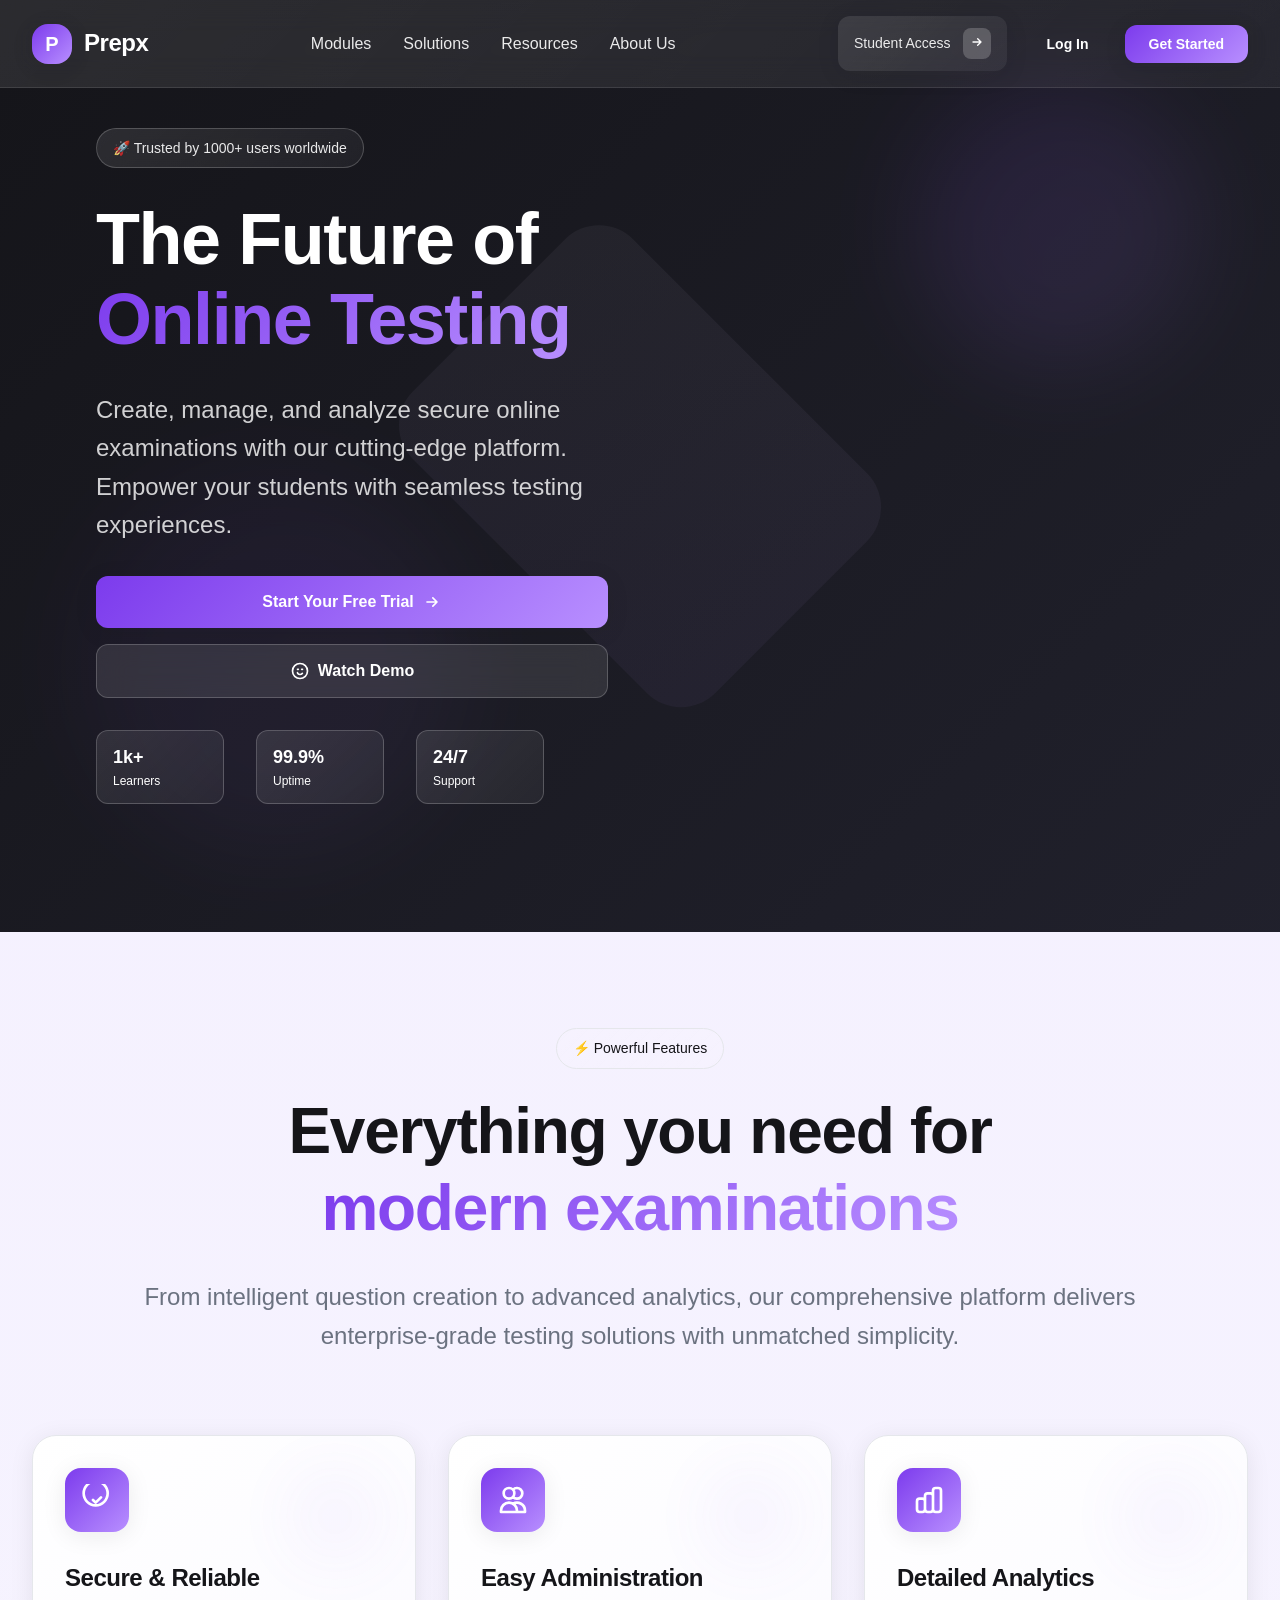
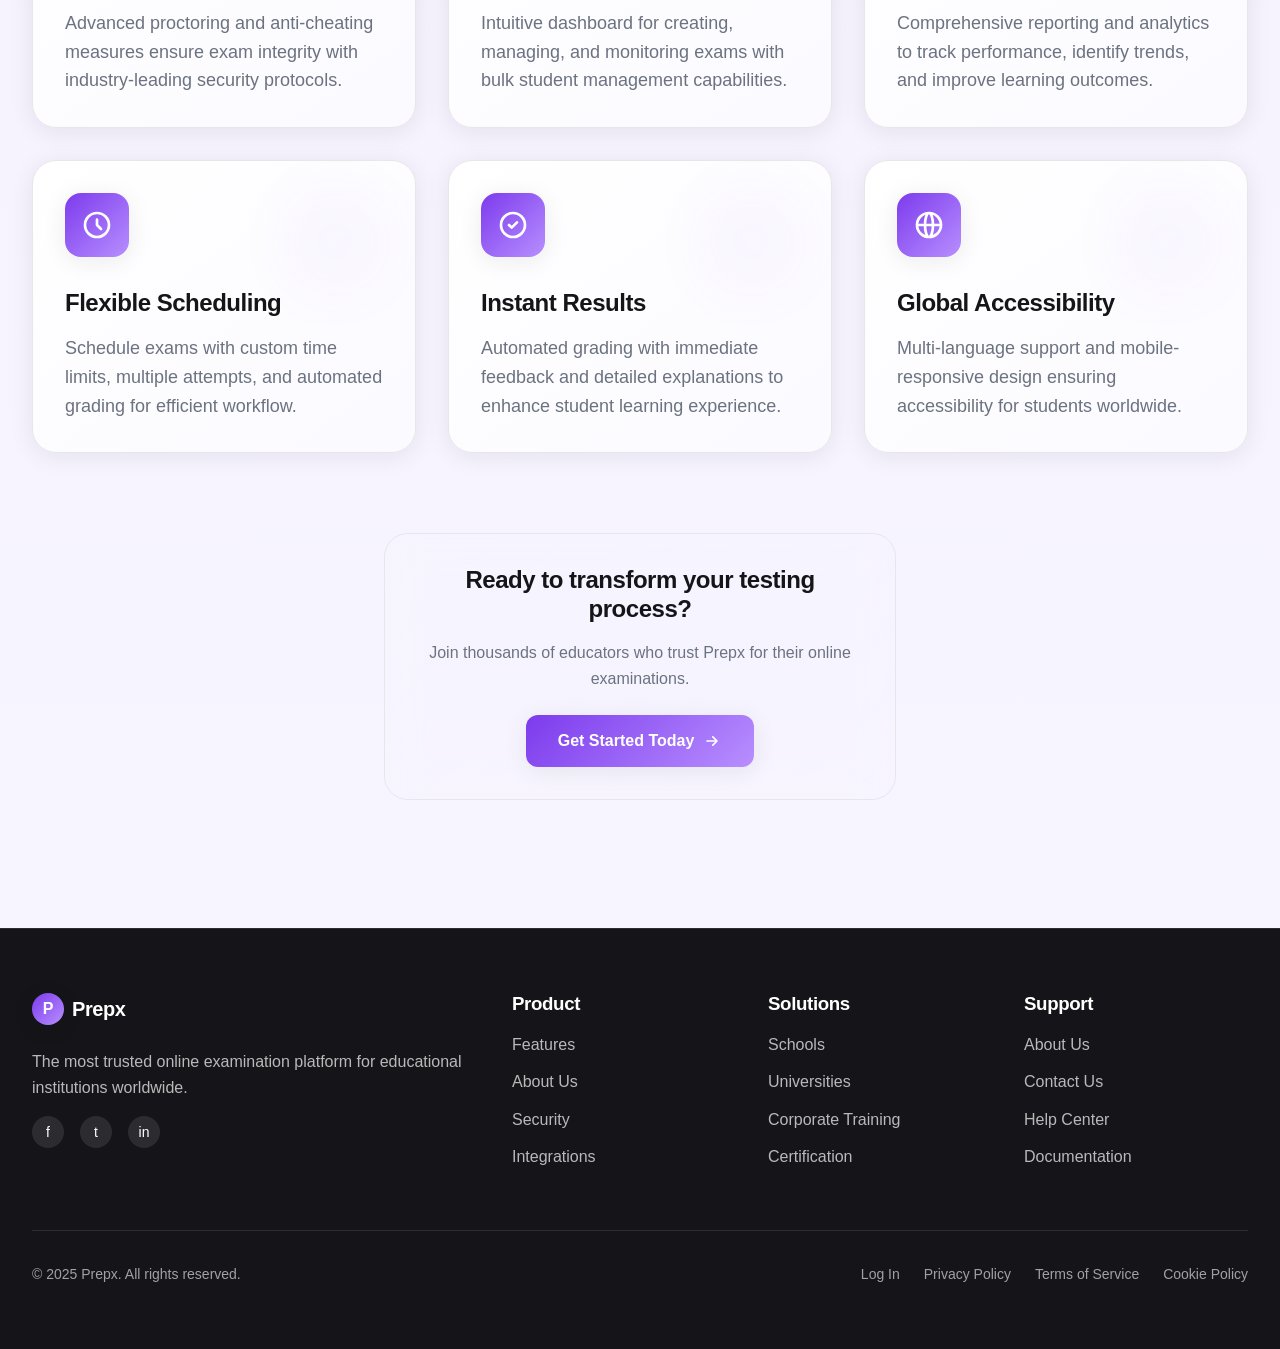
==== commit 71f185f6: "updation" ====
--- a/landing/index.html
+++ b/landing/index.html
@@ -800,3 +800,5 @@
     <script src="script.js"></script>
   </body>
 </html>
+
+
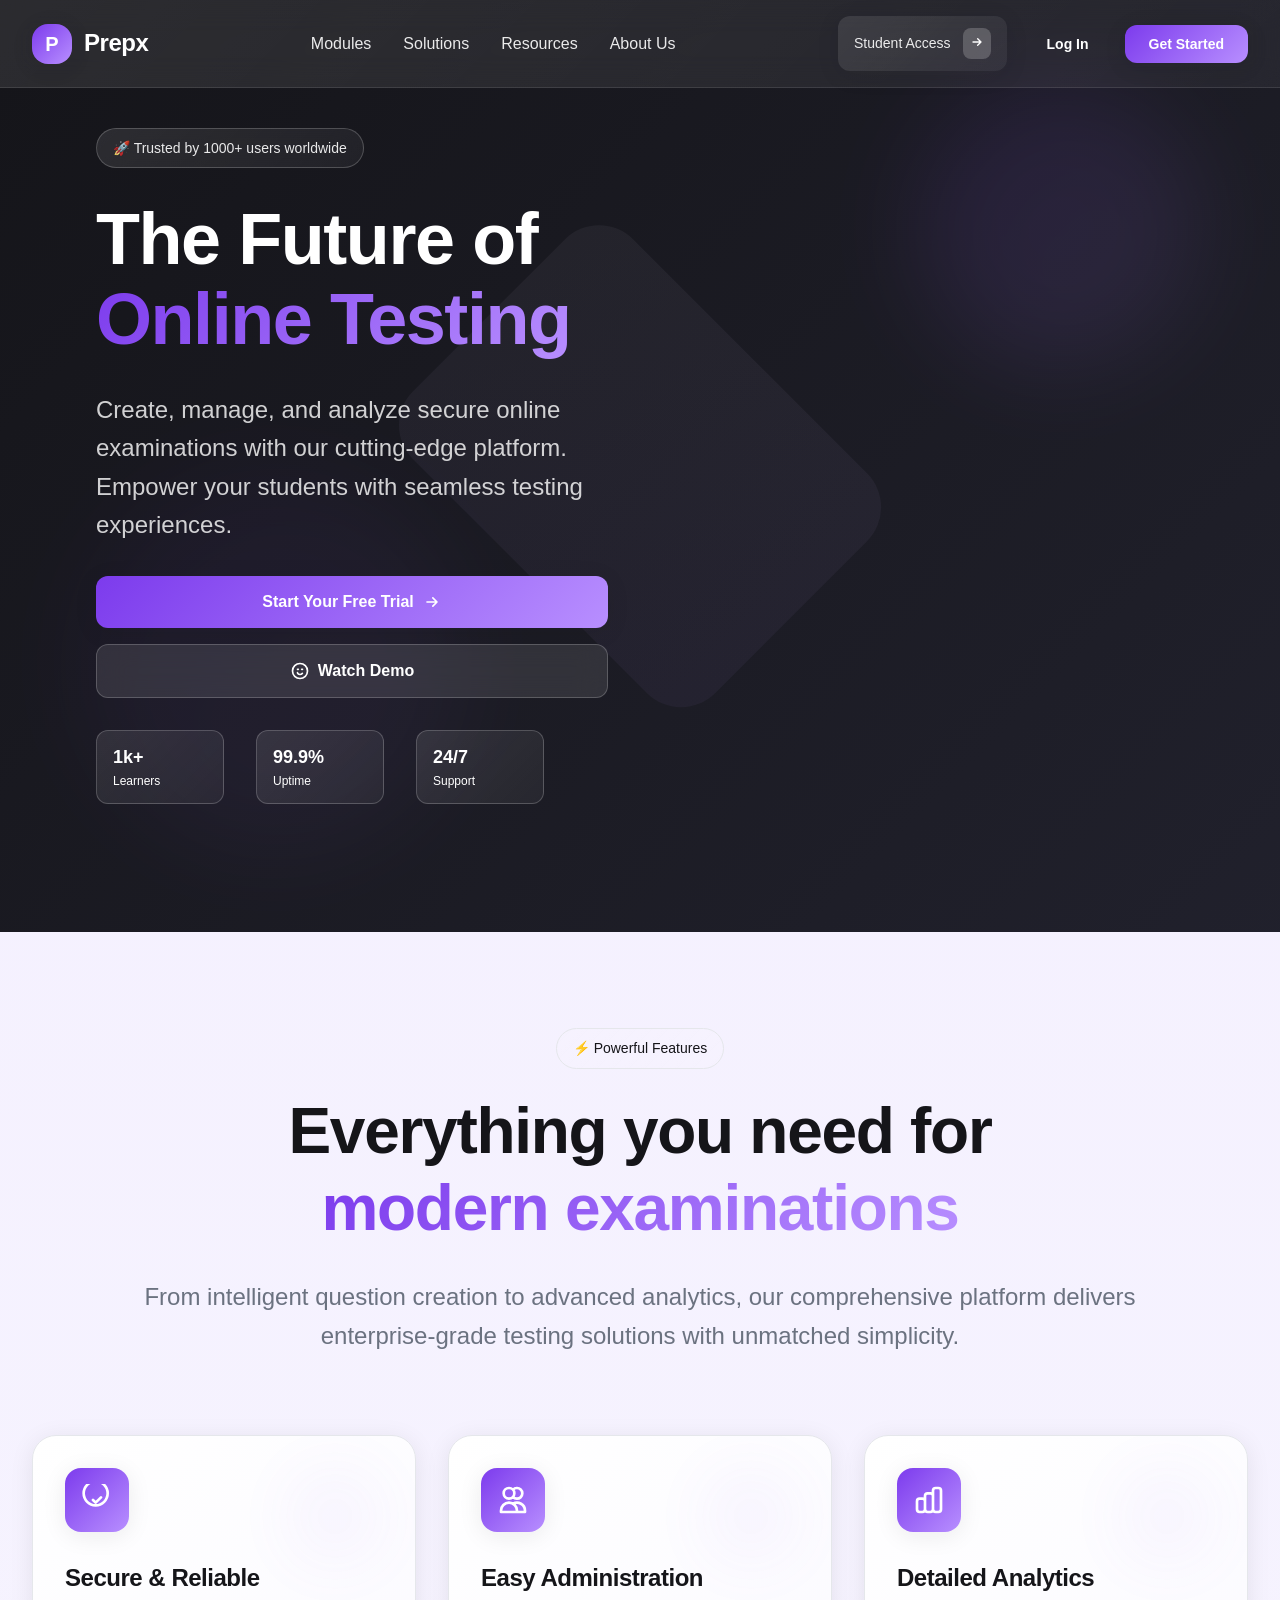
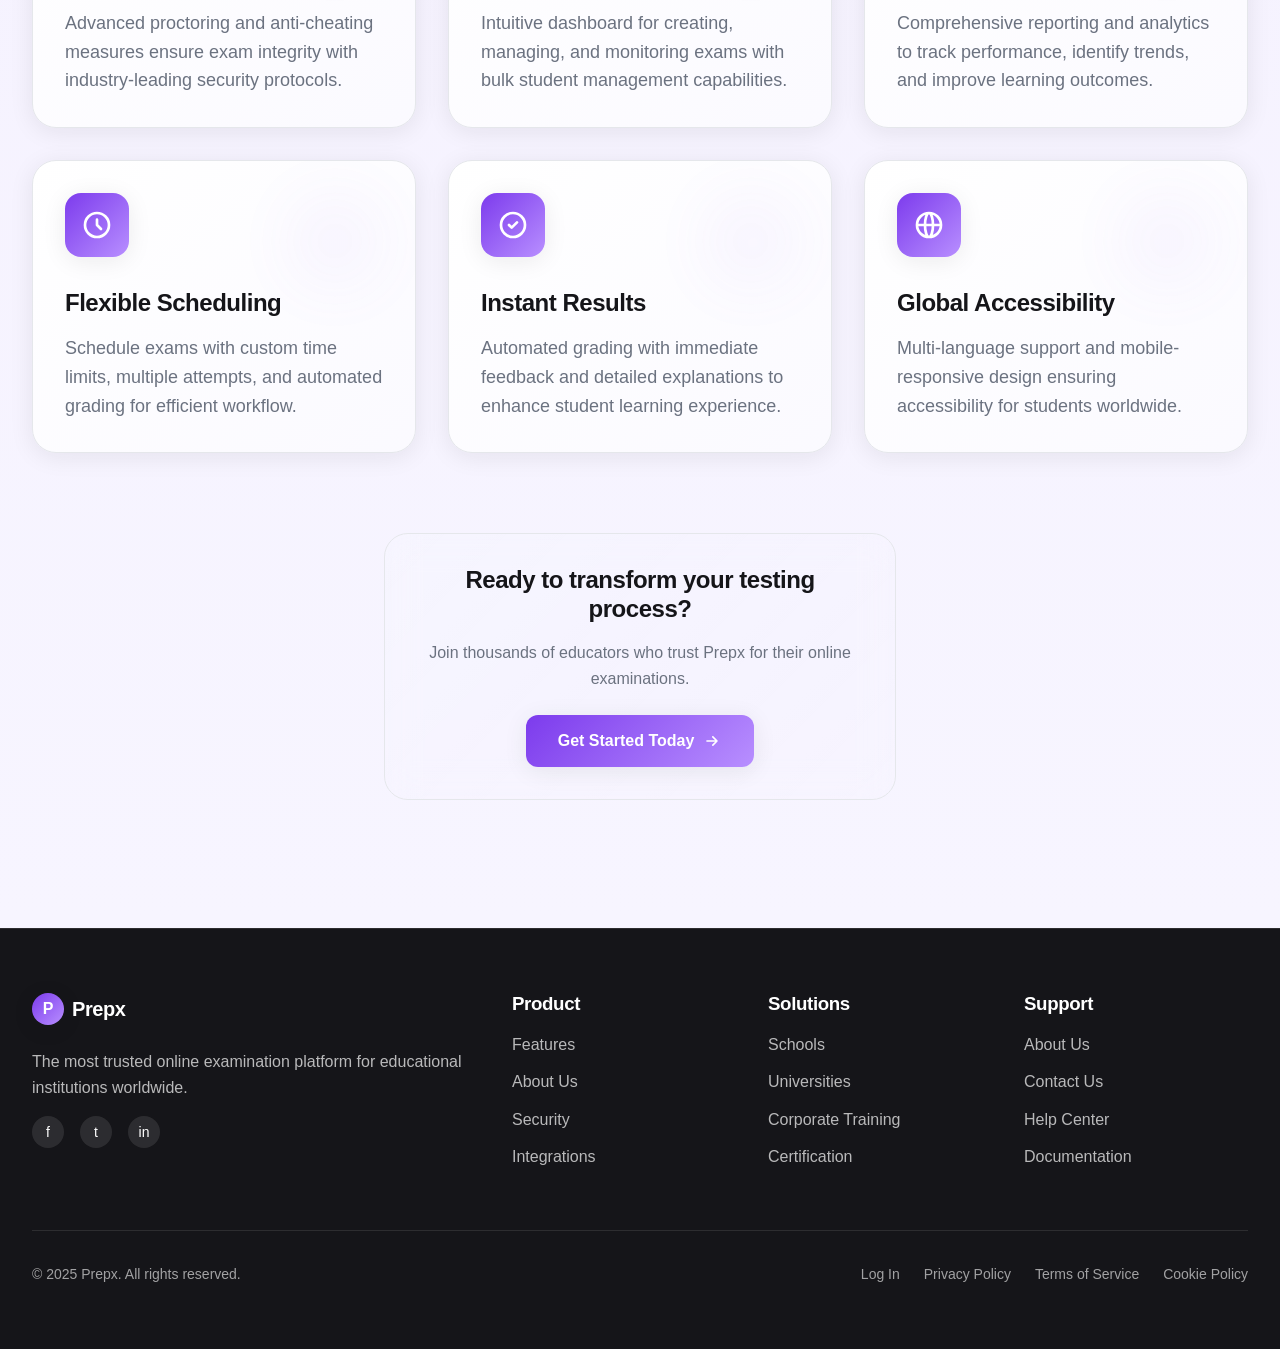
==== commit ac5ef704: "check go" ====
--- a/landing/index.html
+++ b/landing/index.html
@@ -3,7 +3,9 @@
   <head>
     <meta charset="UTF-8" />
     <meta name="viewport" content="width=device-width, initial-scale=1.0" />
+    
     <title>PrepX - The Future of Online Testing</title>
+
     <meta
       name="description"
       content="Create, manage, and analyze secure online examinations with our cutting-edge platform. Empower your students with seamless testing experiences."
